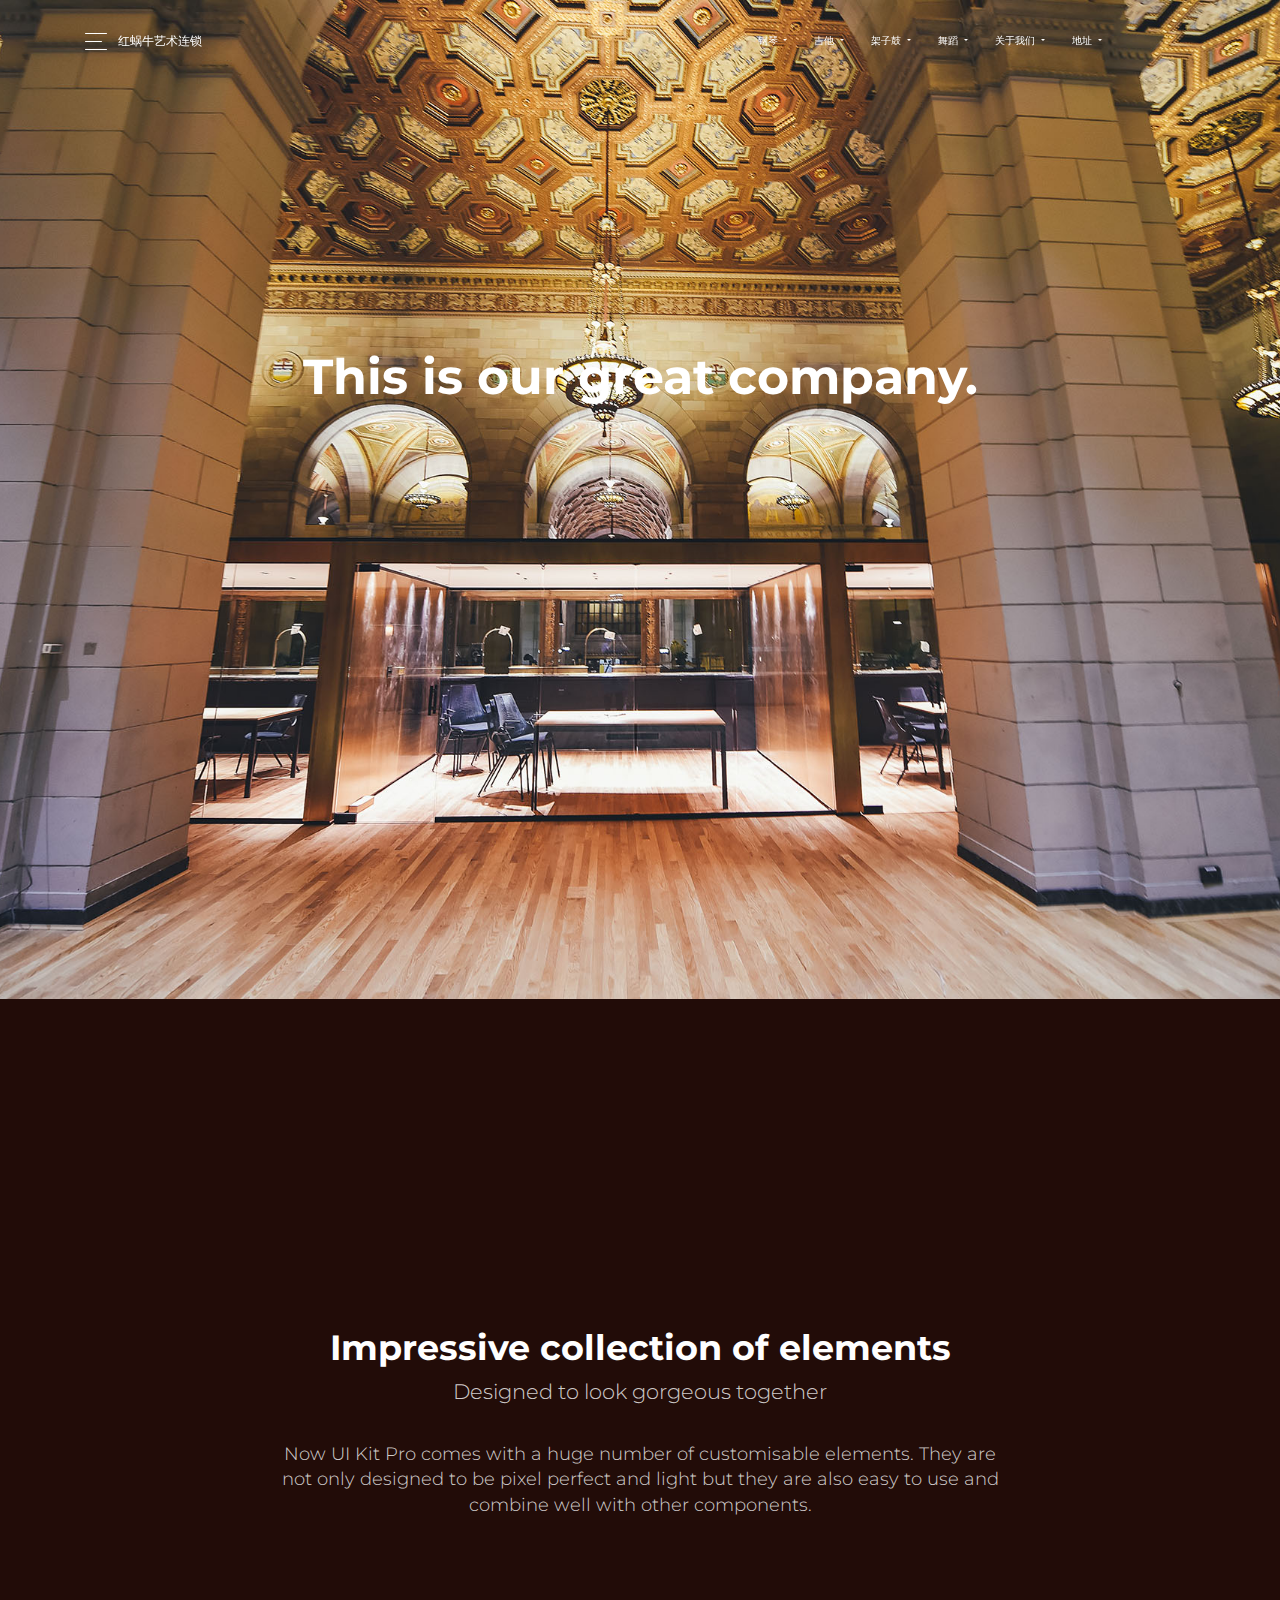
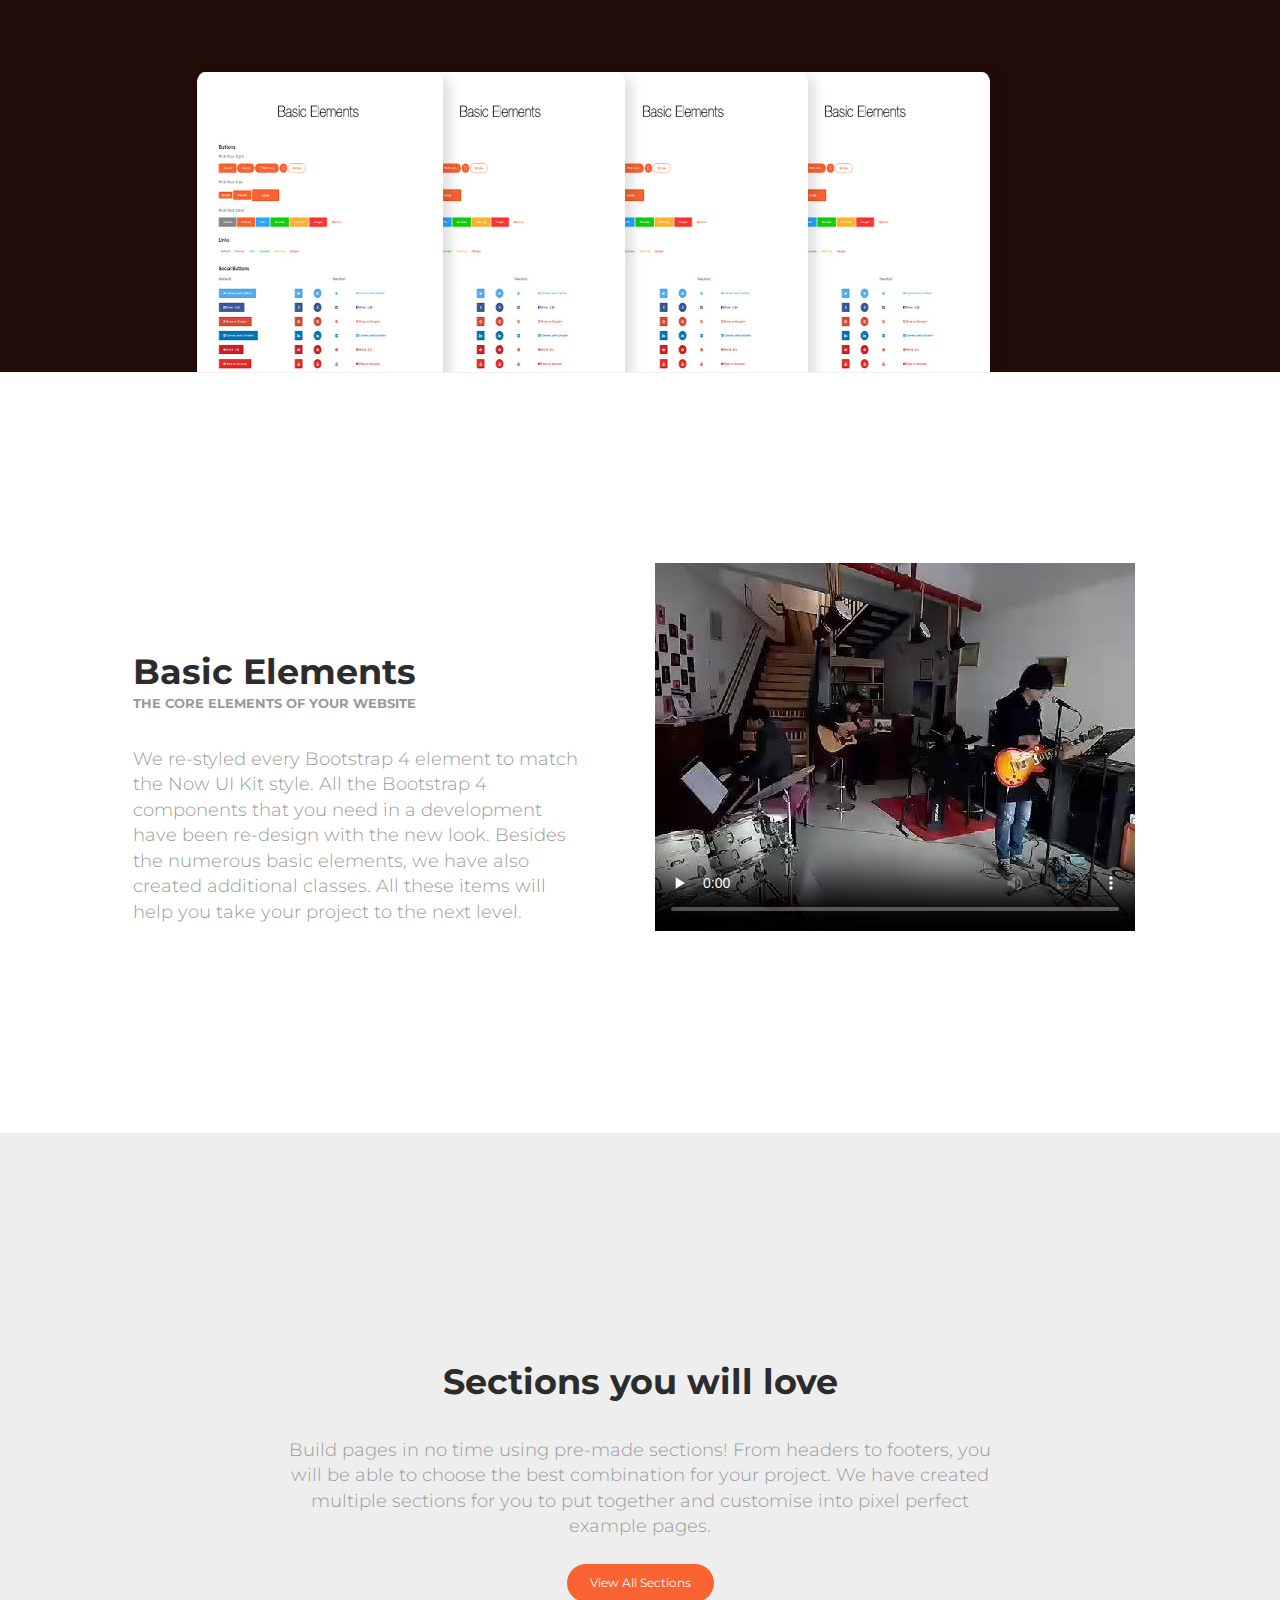
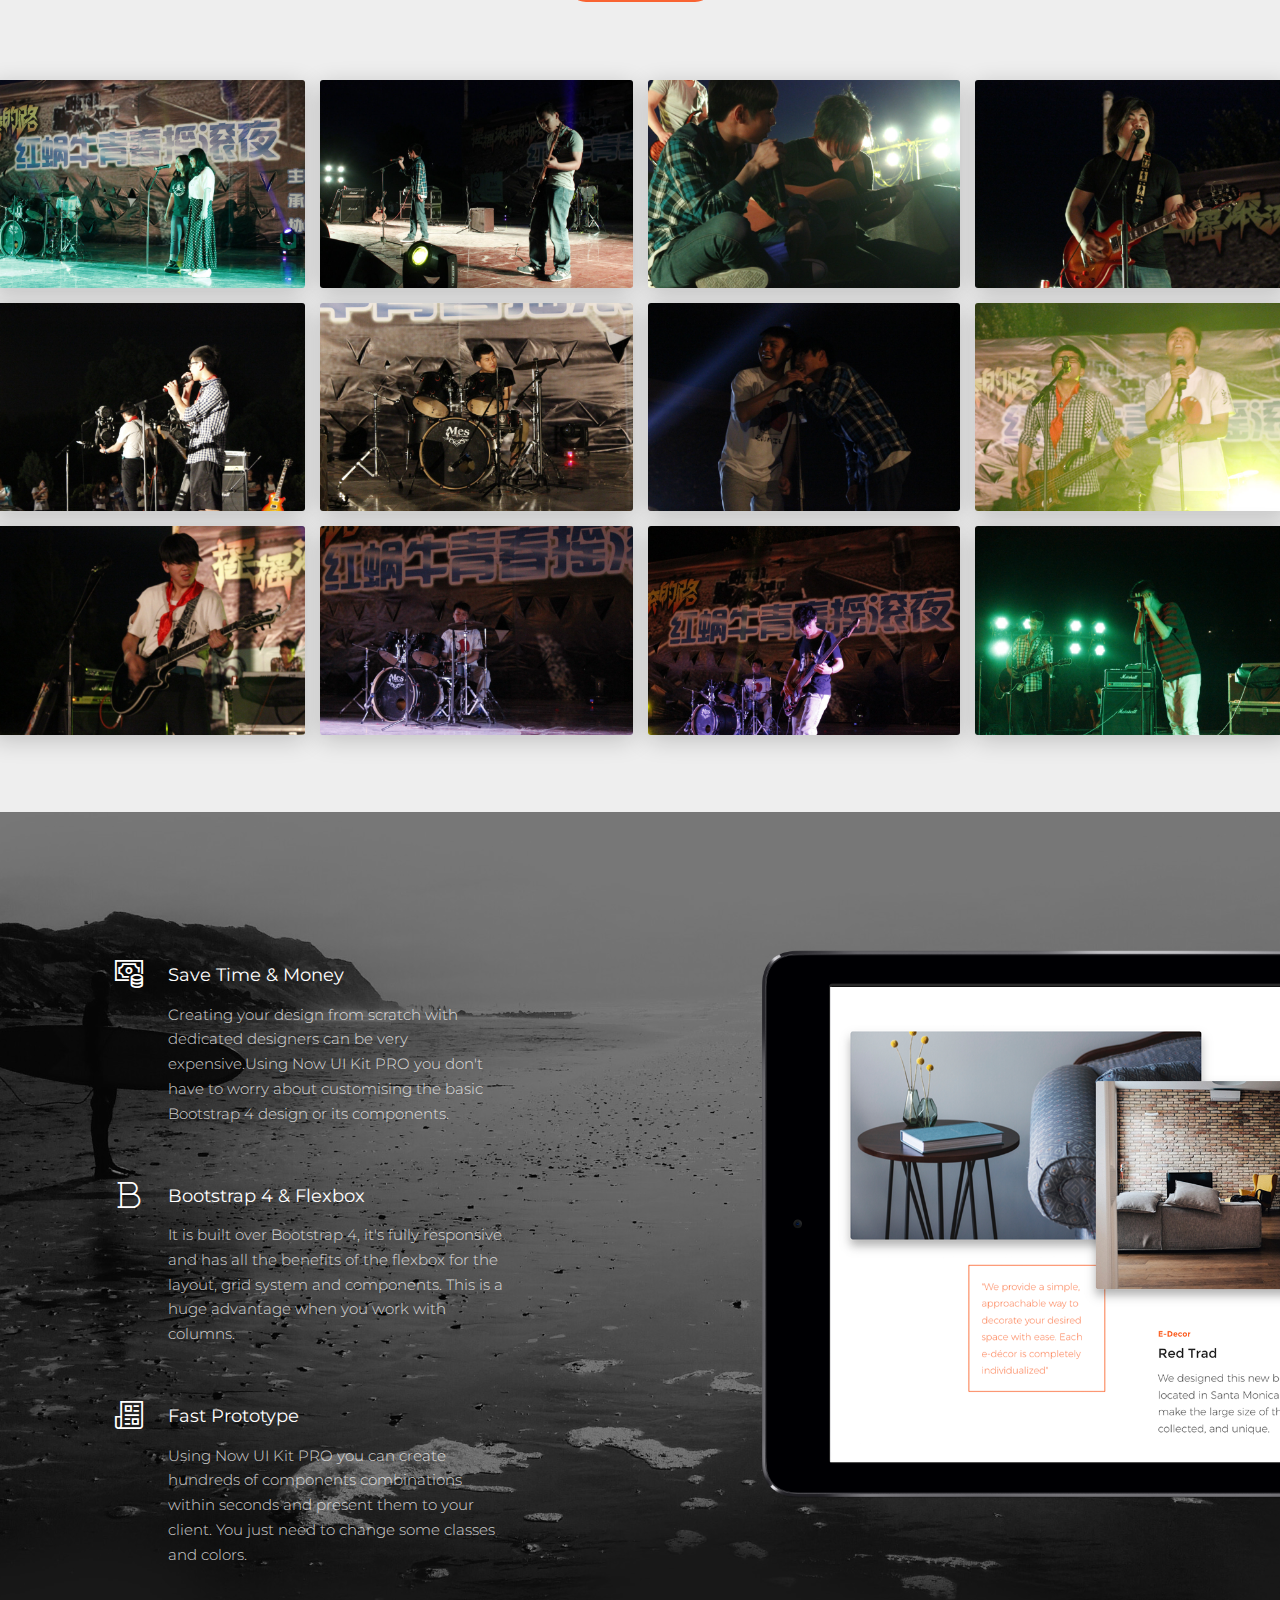
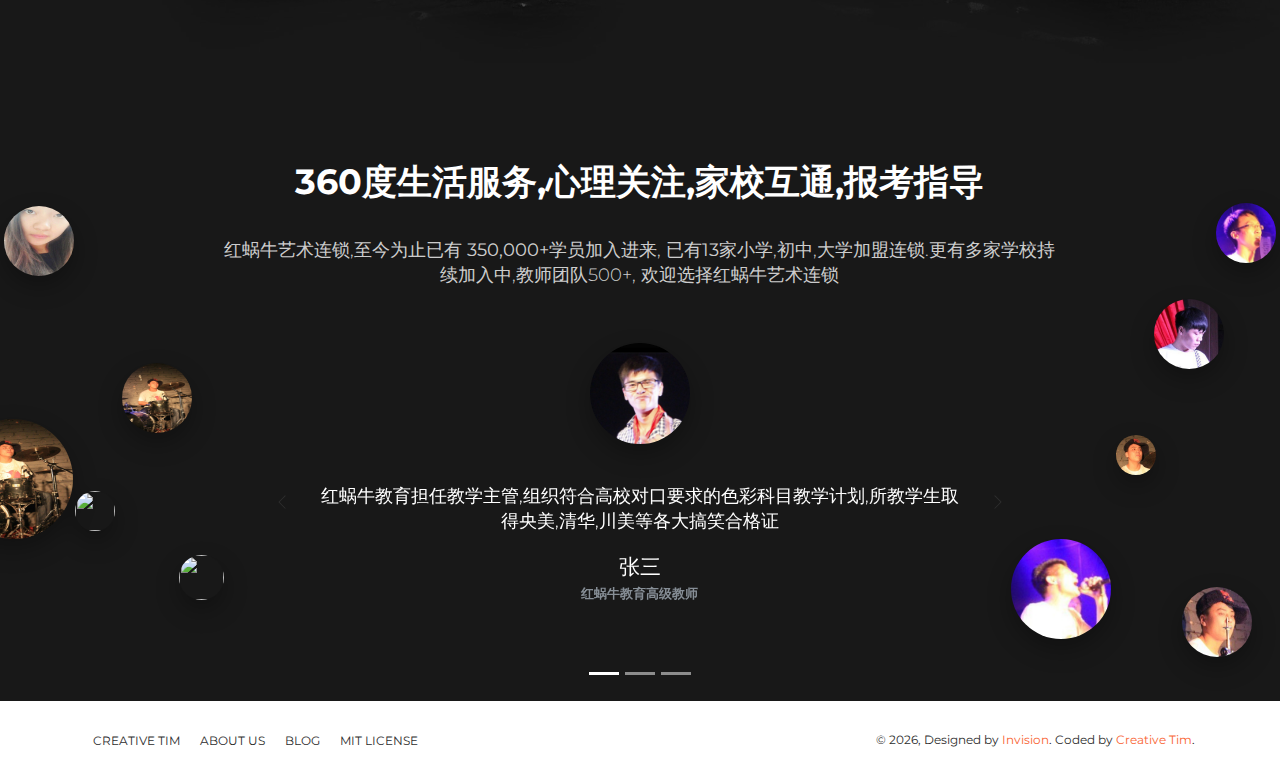
==== index.html @ 299b5e33 "红蜗牛" ====
<!DOCTYPE html>
<html lang="en">

<head>
        <meta charset="utf-8" />
<link rel="apple-touch-icon" sizes="76x76" href="img/apple-icon.png">
<link rel="icon" type="image/png" href="img/favicon.png">
<meta http-equiv="X-UA-Compatible" content="IE=edge,chrome=1" />

<title> Presentation Page - Now UI Kit Pro by Creative Tim | Premium Bootstrap 4 UI Kit </title>

<meta content='width=device-width, initial-scale=1.0, maximum-scale=1.0, user-scalable=0, shrink-to-fit=no' name='viewport' />

<!--     Fonts and icons     -->
<link href="https://fonts.googleapis.com/css?family=Montserrat:400,700,200|Open+Sans+Condensed:700" rel="stylesheet" />
<link rel="stylesheet" href="https://maxcdn.bootstrapcdn.com/font-awesome/latest/css/font-awesome.min.css" />

<!-- CSS Files -->
<link href="css/bootstrap.min.css" rel="stylesheet" />
<link href="css/now-ui-kit.css?v=1.2.0" rel="stylesheet" />

<!-- CSS Just for demo purpose, don't include it in your project -->
<link href="css/demo.css" rel="stylesheet" />

<!-- Canonical SEO -->
<link rel="canonical" href="https://www.creative-tim.com/product/now-ui-kit-pro" />
<!-- video -->
<link href="https://cdnjs.cloudflare.com/ajax/libs/video.js/6.3.3/video-js.css" rel="stylesheet">


<!--  Social tags      -->
<meta name="keywords" content="bootstrap 4, bootstrap 4 uit kit, bootstrap 4 kit, now ui, now ui kit pro, creative tim, html kit, html css template, web template, bootstrap, bootstrap 4, css3 template, frontend, responsive bootstrap template, bootstrap ui kit, responsive ui kit">
<meta name="description" content="Start your development with a beautiful Bootstrap 4 UI kit.">
<!-- Schema.org markup for Google+ -->
<meta itemprop="name" content="Now UI Kit Pro by Creative Tim">
<meta itemprop="description" content="Start your development with a beautiful Bootstrap 4 UI kit.">
<meta itemprop="image" content="http://s3.amazonaws.com/creativetim_bucket/products/62/original/opt_nukp_thumbnail.jpg">
<!-- Twitter Card data -->
<meta name="twitter:card" content="product">
<meta name="twitter:site" content="@creativetim">
<meta name="twitter:title" content="Now UI Kit Pro by Creative Tim">
<meta name="twitter:description" content="Start your development with a beautiful Bootstrap 4 UI kit.">
<meta name="twitter:creator" content="@creativetim">
<meta name="twitter:image" content="http://s3.amazonaws.com/creativetim_bucket/products/62/original/opt_nukp_thumbnail.jpg">
<meta name="twitter:data1" content="Now UI Kit Pro by Creative Tim">
<meta name="twitter:label1" content="Product Type">
<meta name="twitter:data2" content="$69">
<meta name="twitter:label2" content="Price">
<!-- Open Graph data -->
<meta property="fb:app_id" content="655968634437471">
<meta property="og:title" content="Now UI Kit Pro by Creative Tim" />
<meta property="og:type" content="article" />
<meta property="og:url" content="http://demos.creative-tim.com/now-ui-kit-pro/presentation.html" />
<meta property="og:image" content="http://s3.amazonaws.com/creativetim_bucket/products/62/original/opt_nukp_thumbnail.jpg" />
<meta property="og:description" content="Start your development with a beautiful Bootstrap 4 UI kit." />
<meta property="og:site_name" content="Creative Tim" />
</head>

<body class="presentation-page">
     <!-- Navbar -->
    <nav class="navbar navbar-expand-lg bg-primary fixed-top navbar-transparent " color-on-scroll="400">
        <div class="container">
            <div class="dropdown button-dropdown">
                <a href="#pablo" class="dropdown-toggle" id="navbarDropdown" data-toggle="dropdown">
                    <span class="button-bar"></span>
                    <span class="button-bar"></span>
                    <span class="button-bar"></span>
                </a>
                <div class="dropdown-menu" aria-labelledby="navbarDropdown">
                    <a class="dropdown-header">校方艺术连锁</a>
                    <a class="dropdown-item" href="#">清华</a>
                    <a class="dropdown-item" href="#">北大</a>
                    <a class="dropdown-item" href="#">南开</a>
                    <div class="dropdown-divider"></div>
                    <a class="dropdown-item" href="#">常青藤</a>
                    <div class="dropdown-divider"></div>
                    <a class="dropdown-item" href="#">河大</a>
                </div>
            </div>
            <div class="navbar-translate">
                <a class="navbar-brand" href="http://demos.creative-tim.com/now-ui-kit/index.html" rel="tooltip" title="Designed by Invision. Coded by Creative Tim" data-placement="bottom" target="_blank">
                    红蜗牛艺术连锁
                </a>
                <button class="navbar-toggler navbar-toggler" type="button" data-toggle="collapse" data-target="#navigation" aria-controls="navigation-index" aria-expanded="false" aria-label="Toggle navigation">
                    <span class="navbar-toggler-bar bar1"></span>
                    <span class="navbar-toggler-bar bar2"></span>
                    <span class="navbar-toggler-bar bar3"></span>
                </button>
            </div>
           	    <div class="collapse navbar-collapse" data-nav-image="./assets/img/blurred-image-1.jpg" data-color="orange">
			<ul class="navbar-nav ml-auto">
				<li class="dropdown nav-item">
				    <a href="#pablo" class="nav-link dropdown-toggle" data-toggle="dropdown" id="navbarDropdownMenuLink1">
				    		钢琴
				    </a>
				    <ul class="dropdown-menu" aria-labelledby="navbarDropdownMenuLink1">
				        <a class="dropdown-item" href="#">初级钢琴</a>
				        <a class="dropdown-item" href="#">中级钢琴</a>
				        <a class="dropdown-item" href="#">高级钢琴</a>
				        <div class="dropdown-divider"></div>
				        <a class="dropdown-item" href="#">钢琴大师</a>
				        <div class="dropdown-divider"></div>
				        <a class="dropdown-item" href="#">钢琴调音师</a>
				    </ul>
				</li>

					<li class="nav-item dropdown">
						<a href="#pablo" class="nav-link dropdown-toggle" id="navbarDropdownMenuLink2" data-toggle="dropdown">
							<p>吉他</p>
						</a>
			          <div class="dropdown-menu dropdown-menu-right" aria-labelledby="navbarDropdownMenuLink2">
			            <a class="dropdown-item" href="javascript;">入门</a>
			            <a class="dropdown-item" href="javascript;">熟练</a>
			          </div>
					</li>
					<li class="nav-item dropdown">
						<a href="#pablo" class="nav-link dropdown-toggle" id="navbarDropdownMenuLink2" data-toggle="dropdown">
							<p>架子鼓</p>
						</a>
			          <div class="dropdown-menu dropdown-menu-right" aria-labelledby="navbarDropdownMenuLink2">
			            <a class="dropdown-item" href="javascript;">入门</a>
			            <a class="dropdown-item" href="javascript;">出神入化</a>
			          </div>
					</li>
					<li class="nav-item dropdown">
						<a href="#pablo" class="nav-link dropdown-toggle" id="navbarDropdownMenuLink2" data-toggle="dropdown">
							<p>舞蹈</p>
						</a>
			          <div class="dropdown-menu dropdown-menu-right" aria-labelledby="navbarDropdownMenuLink2">
			            <a class="dropdown-item" href="javascript;">天外飞仙1</a>
			            <a class="dropdown-item" href="javascript;">天外飞仙2</a>
			            <a class="dropdown-item" href="javascript;">天外飞仙3</a>
			            <a class="dropdown-item" href="javascript;">天外飞仙4</a>
			          </div>
					</li>
                    <li class="nav-item dropdown">
						<a href="#pablo" class="nav-link dropdown-toggle" id="navbarDropdownMenuLink3" data-toggle="dropdown">
							<p>关于我们</p>
						</a>
				          <div class="dropdown-menu dropdown-menu-right" aria-labelledby="navbarDropdownMenuLink3">
				            <a class="dropdown-item" href="javascript;">关于本公司</a>
							<div class="dropdown-divider"></div>
				            <a class="dropdown-item" href="javascript;">联系我们</a>
				          </div>
					</li>
					<li class="nav-item dropdown">
						<a href="#abccba" class="nav-link dropdown-toggle" id="navbarDropdownMenuLink4" data-toggle="dropdown">
							<p>地址</p>
						</a>
				          <div class="dropdown-menu dropdown-menu-right" aria-labelledby="navbarDropdownMenuLink4">
				            <a class="dropdown-item" href="javascript;">地址1</a>
				            <a class="dropdown-item" href="javascript;">地址2</a>
				          </div>
					</li>
                    <li class="nav-item">
                        <a class="nav-link" rel="tooltip" title="Follow us on Twitter" data-placement="bottom" href="https://twitter.com/CreativeTim" target="_blank">
                            <i class="fa fa-twitter"></i>
                            <p class="d-lg-none d-xl-none">Twitter</p>
                        </a>
                    </li>
                    <li class="nav-item">
                        <a class="nav-link" rel="tooltip" title="Like us on Facebook" data-placement="bottom" href="https://www.facebook.com/CreativeTim" target="_blank">
                            <i class="fa fa-facebook-square"></i>
                            <p class="d-lg-none d-xl-none">Facebook</p>
                        </a>
                    </li>
                    <li class="nav-item">
                        <a class="nav-link" rel="tooltip" title="Follow us on Instagram" data-placement="bottom" href="https://www.instagram.com/CreativeTimOfficial" target="_blank">
                            <i class="fa fa-instagram"></i>
                            <p class="d-lg-none d-xl-none">Instagram</p>
                        </a>
                    </li>
                </ul>
            </div>
        </div>
    </nav>
    <!-- End Navbar -->

    <div class="wrapper">
        <div class="page-header clear-filter">
	        	<!--<div class="rellax-header rellax-header-sky" data-rellax-speed="-4" >
	        		<div class="page-header-image" style="background-image:url('img/bg6.jpg') ;">
	            </div>
	        	</div>-->
	    		<div class="rellax-header rellax-header-buildings" data-rellax-speed="0" >
	        		<div class="page-header-image page-header-city" style="background-image:url('img/bg6.jpg') ;">
	            </div>
	        	</div>
	        	<div class="container">
                <div class="content-center">
                    <h1 class="title" data-rellax-speed="-1">This is our great company.</h1>
                </div>
            </div>
        	</div>
        	
        	
        	
        	 <div class="section section-components" data-background-color="dark-red">
		    <div class="container">
		        <div class="row">
		            <div class="col-md-8 ml-auto mr-auto">
		                <h2 class="text-center title">Impressive collection of elements
		                    <br><small class="description">Designed to look gorgeous together</small></h2>
		                <h5 class="text-center description">Now UI Kit Pro comes with a huge number of customisable elements. They are not only designed to be pixel perfect and light but they are also easy to use and combine well with other components.</h5>
		
		                <div class="space-50"></div>
		            </div>
		    	</div>
		        <div class="row">
		            <div class="col-md-3">
		                <div class="card-container first-card">
		                    <div class="card-component">
		                        <a href="index.html#basic-elements">
		                            <div class="front">
		                                <img src="img/basic_thumb.jpg">
		                            </div>
		                        </a>
		                    </div>
		                </div>
		            </div>
		            <div class="col-md-3">
		                <div class="card-container second-card">
		                    <div class="card-component">
		                        <a href="index.html#cards">
		                            <div class="front">
		                                <img src="img/basic_thumb.jpg">
		                            </div>
		                        </a>
		                    </div>
		                </div>
		            </div>
		            <div class="col-md-3">
		                <div class="card-container third-card">
		                    <div class="card-component">
		                        <a href="sections.html">
		                            <div class="front">
		                                <img src="img/basic_thumb.jpg">
		                            </div>
		                        </a>
		                    </div>
		                </div>
		            </div>
		            <div class="col-md-3">
		                <div class="card-container fourth-card">
		                    <div class="card-component">
		                        <a href="examples/product-page.html">
		                            <div class="front">
		                                <img src="img/basic_thumb.jpg">
		                            </div>
		                        </a>
		                    </div>
		                </div>
		            </div>
		        </div>
		    </div>
		</div>
        	
        	
        	
        	
        	
        	<div class="section section-basic-components">
		    <div class="container">
		        <div class="row">
		            <div class="col-lg-5 col-md-7 ml-auto mr-auto">
						<h2 class="title">Basic Elements</h2>
						<h6 class="category">The core elements of your website</h6>
						<h5 class="description">We re-styled every Bootstrap 4 element to match the Now UI Kit style.  All the Bootstrap 4 components that you need in a development have been re-design with the new look. Besides the numerous basic elements, we have also created additional classes. All these items will help you take your project to the next level.</h5>
					</div>
					<div class="col-lg-6 col-md-12">
						<div class="image-container">
							<!--<img class="components-macbook" src="img/ipad.png" alt="">-->
								<!--vjs-big-play-centered-->
			                    <video id="example_video_1" class="video-js vjs-default-skin" controls preload="none" width="480" height="368"
							      poster="img/psb.jpg"
							      data-setup="{}">
								    <source src="http://112.65.194.50/vqzone.gtimg.com/1006_dc28806de0ae4016bc3fa779f2dcabbb.f0.mp4?sha=14B48C7358D7D016C5DDEBF91791B3CA089B9BDC&ptype=http&vkey=6A90E1813CA4DEFD81E00E6198572EE0A0D255C9E669DA41B2AACDEDAC363190D6063156D79E1D41D7D06E882C112D191D9D1F77FB6556CD&sdtfrom=v1000&owner=1286917878&ocid=2570130860&ocid=575739308&ocid=1418392586" type='video/mp4' />
								    <track kind="captions" src="demo.captions.vtt" srclang="en" label="English"></track><!-- Tracks need an ending tag thanks to IE9 -->
								    <track kind="subtitles" src="demo.captions.vtt" srclang="en" label="English"></track><!-- Tracks need an ending tag thanks to IE9 -->
								</video>
						</div>
					</div>
				</div>
		    </div>
		</div>
        	
        	
        	
            
            <div class="section section-sections" data-background-color="gray">
				<div class="container">
					<div class="col-md-8 ml-auto mr-auto">
						<div class="section-description text-center">
							<h2 class="title">Sections you will love</h2>
			
							<h5 class="description"> Build pages in no time using pre-made sections! From headers to footers, you will be able to choose the best combination for your project. We have created multiple sections for you to put together and customise into pixel perfect example pages.</h5>
			
			                <a href="sections.html" class="btn btn-primary btn-round">View All Sections</a>
						</div>
					</div>
				</div>
            		<div class="container-fluid">
            			<div class="section-cols">
            				<div class="row">
            					<div class="col-md-3">
            						<img src="img/list/qq1.jpeg" />
            					</div>
            					<div class="col-md-3">
            						<img src="img/list/qq2.jpeg" />
            					</div>
            					<div class="col-md-3">
            						<img src="img/list/qq3.jpeg" />
            					</div>
            					<div class="col-md-3">
            						<img src="img/list/qq4.jpeg" />
            					</div>
            				</div>
            				<div class="row">
            					<div class="col-md-3">
            						<img src="img/list/qq5.jpeg" />
            					</div>
            					<div class="col-md-3">
            						<img src="img/list/qq6.jpeg" />
            					</div>
            					<div class="col-md-3">
            						<img src="img/list/qq7.jpeg" />
            					</div>
            					<div class="col-md-3">
            						<img src="img/list/qq8.jpeg" />
            					</div>
            				</div>
            				<div class="row">
            					<div class="col-md-3">
            						<img src="img/list/qq9.jpeg" />
            					</div>
            					<div class="col-md-3">
            						<img src="img/list/qq10.jpeg" />
            					</div>
            					<div class="col-md-3">
            						<img src="img/list/qq11.jpeg" />
            					</div>
            					<div class="col-md-3">
            						<img src="img/list/qq12.jpeg" />
            					</div>
            				</div>
            			</div>
            		</div>
            </div>
        
       
       
       
       <div class="section features-7 section-image" style="background-image: url('img/bg51.jpg')">
    <div class="container-fluid">
        <div class="row">
            <div class="col-md-6 px-0">
                <div class="col-sm-12">
                    <div class="info info-horizontal">
                        <div class="icon">
                            <i class="now-ui-icons business_money-coins"></i>
                        </div>
                        <div class="description">
                            <h5 class="info-title">Save Time & Money</h5>
                            <p class="description">Creating your design from scratch with dedicated designers can be very expensive.Using Now UI Kit PRO you don't have to worry about customising the basic Bootstrap 4 design or its components.</p>
                        </div>
                    </div>
                    <div class="info info-horizontal">
                        <div class="icon">
                            <i class="now-ui-icons text_bold"></i>
                        </div>
                        <div class="description">
                            <h5 class="info-title">Bootstrap 4 & Flexbox</h5>
                            <p class="description">It is built over Bootstrap 4, it's fully responsive and has all the benefits of the flexbox for the layout, grid system and components. This is a huge advantage when you work with columns.</p>
                        </div>
                    </div>
                    <div class="info info-horizontal">
                        <div class="icon">
                            <i class="now-ui-icons education_paper"></i>
                        </div>
                        <div class="description">
                            <h5 class="info-title">Fast Prototype</h5>
                            <p class="description">Using Now UI Kit PRO you can create hundreds of components combinations within seconds and present them to your client. You just need to change some classes and colors.</p>
                        </div>
                    </div>
                </div>

            </div>

            <div class="col-md-6">
                <div class="image-container">
                    <img src="img/ipad3.png" alt="">
                </div>
            </div>

        </div>
    </div>
</div>
       
       
       
       
       
       
       
       


<div class="section section-testimonials" data-background-color="black">
	<div class="row">
		<div class="col-md-8 ml-auto mr-auto text-center">
			<h2 class="title">360度生活服务,心理关注,家校互通,报考指导</h2>
			<h5 class="description">红蜗牛艺术连锁,至今为止已有 <b>350,000+</b>学员加入进来, 已有<b>13</b>家小学,初中,大学加盟连锁.更有多家学校持续加入中,教师团队500+, 欢迎选择红蜗牛艺术连锁</h5>
		</div>
	</div>

	<div class="row">

		<div class="col-md-2">
			<div class="testimonials-people">
				<img class="left-first-person img-raised rellax" data-rellax-speed="1" src="img/head/zy.jpg" alt="">
				<img class="left-second-person img-raised rellax" data-rellax-speed="3" src="img/head/biyan.jpg" alt="">
				<img class="left-third-person img-raised rellax" data-rellax-speed="2" src="img/head/zhengy.jpg" alt="">
				<img class="left-fourth-person img-raised rellax" data-rellax-speed="5" src="https://s3.amazonaws.com/uifaces/faces/twitter/kerem/128.jpg" alt="">
				<img class="left-fifth-person img-raised rellax" data-rellax-speed="7" src="https://s3.amazonaws.com/uifaces/faces/twitter/adhamdannaway/128.jpg" alt="">
			</div>
		</div>

		<div class="col-md-8">
            <div id="carouselExampleIndicators2" class="carousel slide">
                <ol class="carousel-indicators">
                    <li data-target="#carouselExampleIndicators2" data-slide-to="0" class="active"></li>
                    <li data-target="#carouselExampleIndicators2" data-slide-to="1"></li>
                    <li data-target="#carouselExampleIndicators2" data-slide-to="2"></li>
                </ol>

                <div class="carousel-inner" role="listbox">

                    <div class="carousel-item active justify-content-center">
                        <div class="card card-testimonial card-plain">
                            <div class="card-avatar">
                                <a href="#pablo">
                                    <img class="img img-raised rounded" src="img/head/a.jpg" />
                                </a>
                            </div>

                            <div class="card-body">
                                <h5 class="card-description">
                                	 红蜗牛教育担任教学主管,组织符合高校对口要求的色彩科目教学计划,所教学生取得央美,清华,川美等各大搞笑合格证
                                </h5>
                                <h4 class="card-title">张三</h4>
                                <h6 class="category text-muted">红蜗牛教育高级教师</h6>
                                <div class="card-footer">
                                    <i class="fa fa-star text-warning"></i>
                                    <i class="fa fa-star text-warning"></i>
                                    <i class="fa fa-star text-warning"></i>
                                    <i class="fa fa-star text-warning"></i>
                                    <i class="fa fa-star text-warning"></i>
                                </div>
                            </div>
                        </div>
                    </div>

                    <div class="carousel-item justify-content-center">
                        <div class="card card-testimonial card-plain">
                            <div class="card-avatar">
                                <a href="#pablo">
                                    <img class="img img-raised rounded" src="img/head/d.jpg" />
                                </a>
                            </div>

                            <div class="card-body">
                                <h5 class="card-description">
                                		多年的教育教学实践中注重身教，有较强的课堂组织调控能力和课程创新力。从事考前美术多年，从中总结了许多宝贵的教学经验。
                                </h5>
                                <h4 class="card-title">李四</h4>
                                <h6 class="category text-muted">红蜗牛教育副科长</h6>
                                <div class="card-footer">
                                    <i class="fa fa-star text-warning"></i>
                                    <i class="fa fa-star text-warning"></i>
                                    <i class="fa fa-star text-warning"></i>
                                    <i class="fa fa-star text-warning"></i>
                                    <i class="fa fa-star text-warning"></i>
                                </div>
                            </div>
                        </div>
                    </div>

                    <div class="carousel-item justify-content-center">
                        <div class="card card-testimonial card-plain">
                            <div class="card-avatar">
                                <a href="#pablo">
                                    <img class="img img-raised rounded" src="img/head/c.jpg" />
                                </a>
                            </div>

                            <div class="card-body">
                                <h5 class="card-description">
                                		从事美术教育行业，深知不仅要传道授业解惑，更要了解学生的属性。在教学过程中，坚持一对一的教学方针，定制适合的教学进度和考学方案,，量化-清晰化的培训方式，得到家长及学生的肯定。
                                </h5>
                                <h4 class="card-title">王五</h4>
                                <h6 class="category text-muted">红蜗牛后勤处</h6>
                                <div class="card-footer">
                                    <i class="fa fa-star text-warning"></i>
                                    <i class="fa fa-star text-warning"></i>
                                    <i class="fa fa-star text-warning"></i>
                                    <i class="fa fa-star text-warning"></i>
                                    <i class="fa fa-star text-warning"></i>
                                </div>
                            </div>
                        </div>
                    </div>
                </div>
                <a class="carousel-control-prev" href="#carouselExampleIndicators2" role="button" data-slide="prev">
                    <i class="now-ui-icons arrows-1_minimal-left"></i>
                </a>
                <a class="carousel-control-next" href="#carouselExampleIndicators2" role="button" data-slide="next">
                    <i class="now-ui-icons arrows-1_minimal-right"></i>
                </a>
            </div>
		</div>

		<div class="col-md-2">
			<div class="testimonials-people">
				<img class="right-first-person img-raised rellax" data-rellax-speed="5" src="img/head/e.jpg" alt="">
				<img class="right-second-person img-raised rellax" data-rellax-speed="1" src="img/head/f.jpg" alt="">
				<img class="right-fourth-person img-raised rellax" data-rellax-speed="7" src="img/head/g.jpg" alt="">
				<img class="right-fifth-person img-raised rellax" data-rellax-speed="3" src="img/head/h.jpg" alt="">
				<img class="right-sixth-person img-raised rellax" data-rellax-speed="5" src="img/head/i.jpg" alt="">
			</div>
		</div>

	</div>

</div>

        
        
        
        
        
        
        
        
        
        
        
        <footer class="footer">
            <div class="container">
                <nav>
                    <ul>
                        <li>
                            <a href="https://www.creative-tim.com">
                                Creative Tim
                            </a>
                        </li>
                        <li>
                            <a href="http://presentation.creative-tim.com">
                                About Us
                            </a>
                        </li>
                        <li>
                            <a href="http://blog.creative-tim.com">
                                Blog
                            </a>
                        </li>
                        <li>
                            <a href="https://github.com/creativetimofficial/now-ui-kit/blob/master/LICENSE.md">
                                MIT License
                            </a>
                        </li>
                    </ul>
                </nav>
                <div class="copyright">
                    &copy;
                    <script>
                        document.write(new Date().getFullYear())
                    </script>, Designed by
                    <a href="http://www.invisionapp.com" target="_blank">Invision</a>. Coded by
                    <a href="https://www.creative-tim.com" target="_blank">Creative Tim</a>.
                </div>
            </div>
        </footer>
    </div>
</body>
<script src="js/core/jquery.3.2.1.min.js" type="text/javascript"></script>
<script src="js/core/popper.min.js" type="text/javascript"></script>
<script src="js/core/bootstrap.min.js" type="text/javascript"></script>
<script src="js/plugins/moment.min.js"></script>

<!--  Plugin for Switches, full documentation here: http://www.jque.re/plugins/version3/bootstrap.switch/ -->
<script src="js/plugins/bootstrap-switch.js"></script>

<!--	Plugin for Tags, full documentation here: https://github.com/bootstrap-tagsinput/bootstrap-tagsinputs  -->
<script src="js/plugins/bootstrap-tagsinput.js"></script>

<!--	Plugin for Select, full documentation here: http://silviomoreto.github.io/bootstrap-select -->
<script src="js/plugins/bootstrap-selectpicker.js" type="text/javascript"></script>

<!--  Google Maps Plugin    -->
<!-- <script type="text/javascript" src="https://maps.googleapis.com/maps/api/js?key=AIzaSyDGat1sgDZ-3y6fFe6HD7QUziVC6jlJNog"></script> -->

<!--	Plugin for Fileupload, full documentation here: http://www.jasny.net/bootstrap/javascript/#fileinput -->
<script src="js/plugins/jasny-bootstrap.min.js"></script>

<!--  Plugin for the Sliders, full documentation here: http://refreshless.com/nouislider/ -->
<script src="js/plugins/nouislider.min.js" type="text/javascript"></script>

<!--  Plugin for the DatePicker, full documentation here: https://github.com/uxsolutions/bootstrap-datepicker -->
<script src="js/plugins/bootstrap-datetimepicker.min.js" type="text/javascript"></script>

<!-- Plugins for Presentation Page -->

<!-- Control Center for Now Ui Kit: parallax effects, scripts for the example pages etc -->
<script src="js/now-ui-kit.js?v=1.2.0" type="text/javascript"></script>

<!-- Library for parallax, used just in Presentation Page -->
<script src="js/plugins/presentation-page/rellax.min.js" type="text/javascript"></script>

<!-- Place this tag in your head or just before your close body tag. -->
<script async defer src="https://buttons.github.io/buttons.js"></script>

<!-- cdnjs -->
<script src="https://cdnjs.cloudflare.com/ajax/libs/video.js/6.3.3/video.js"></script>


<script type="text/javascript">



</script>
</html>
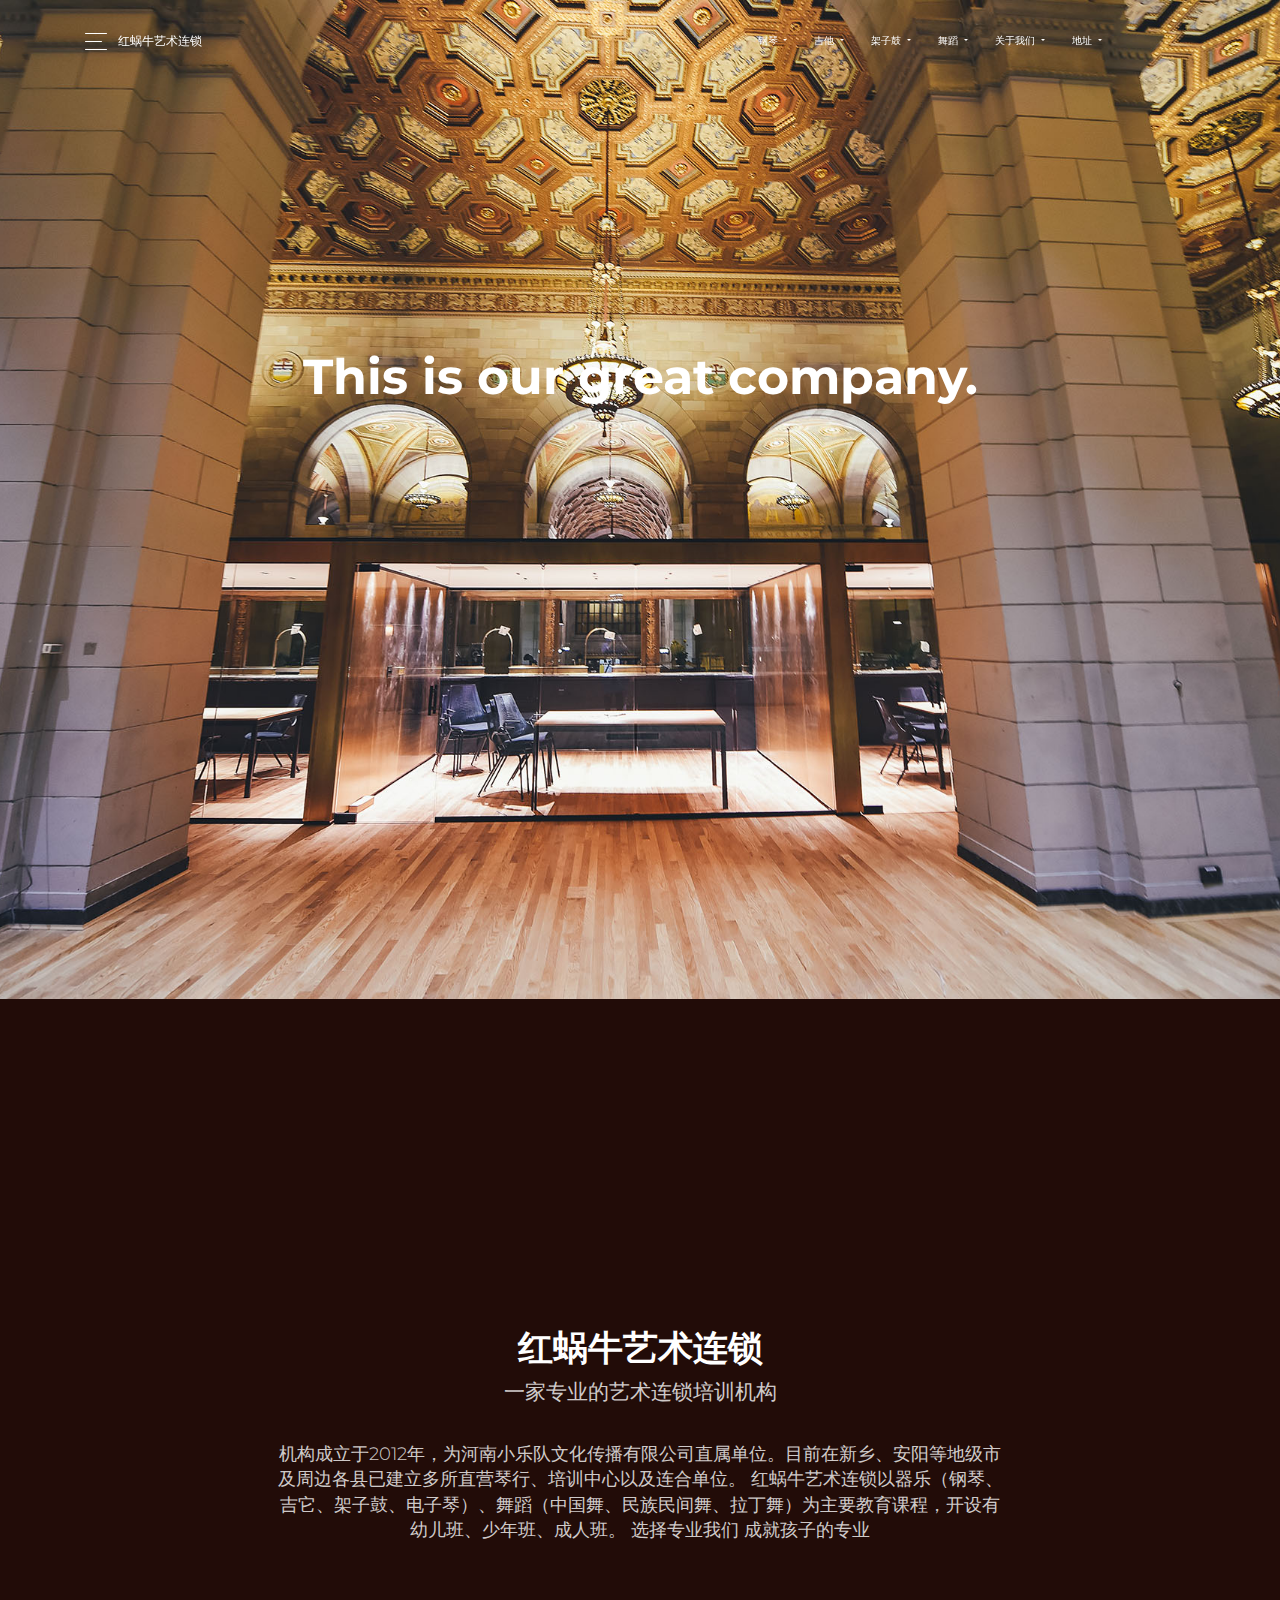
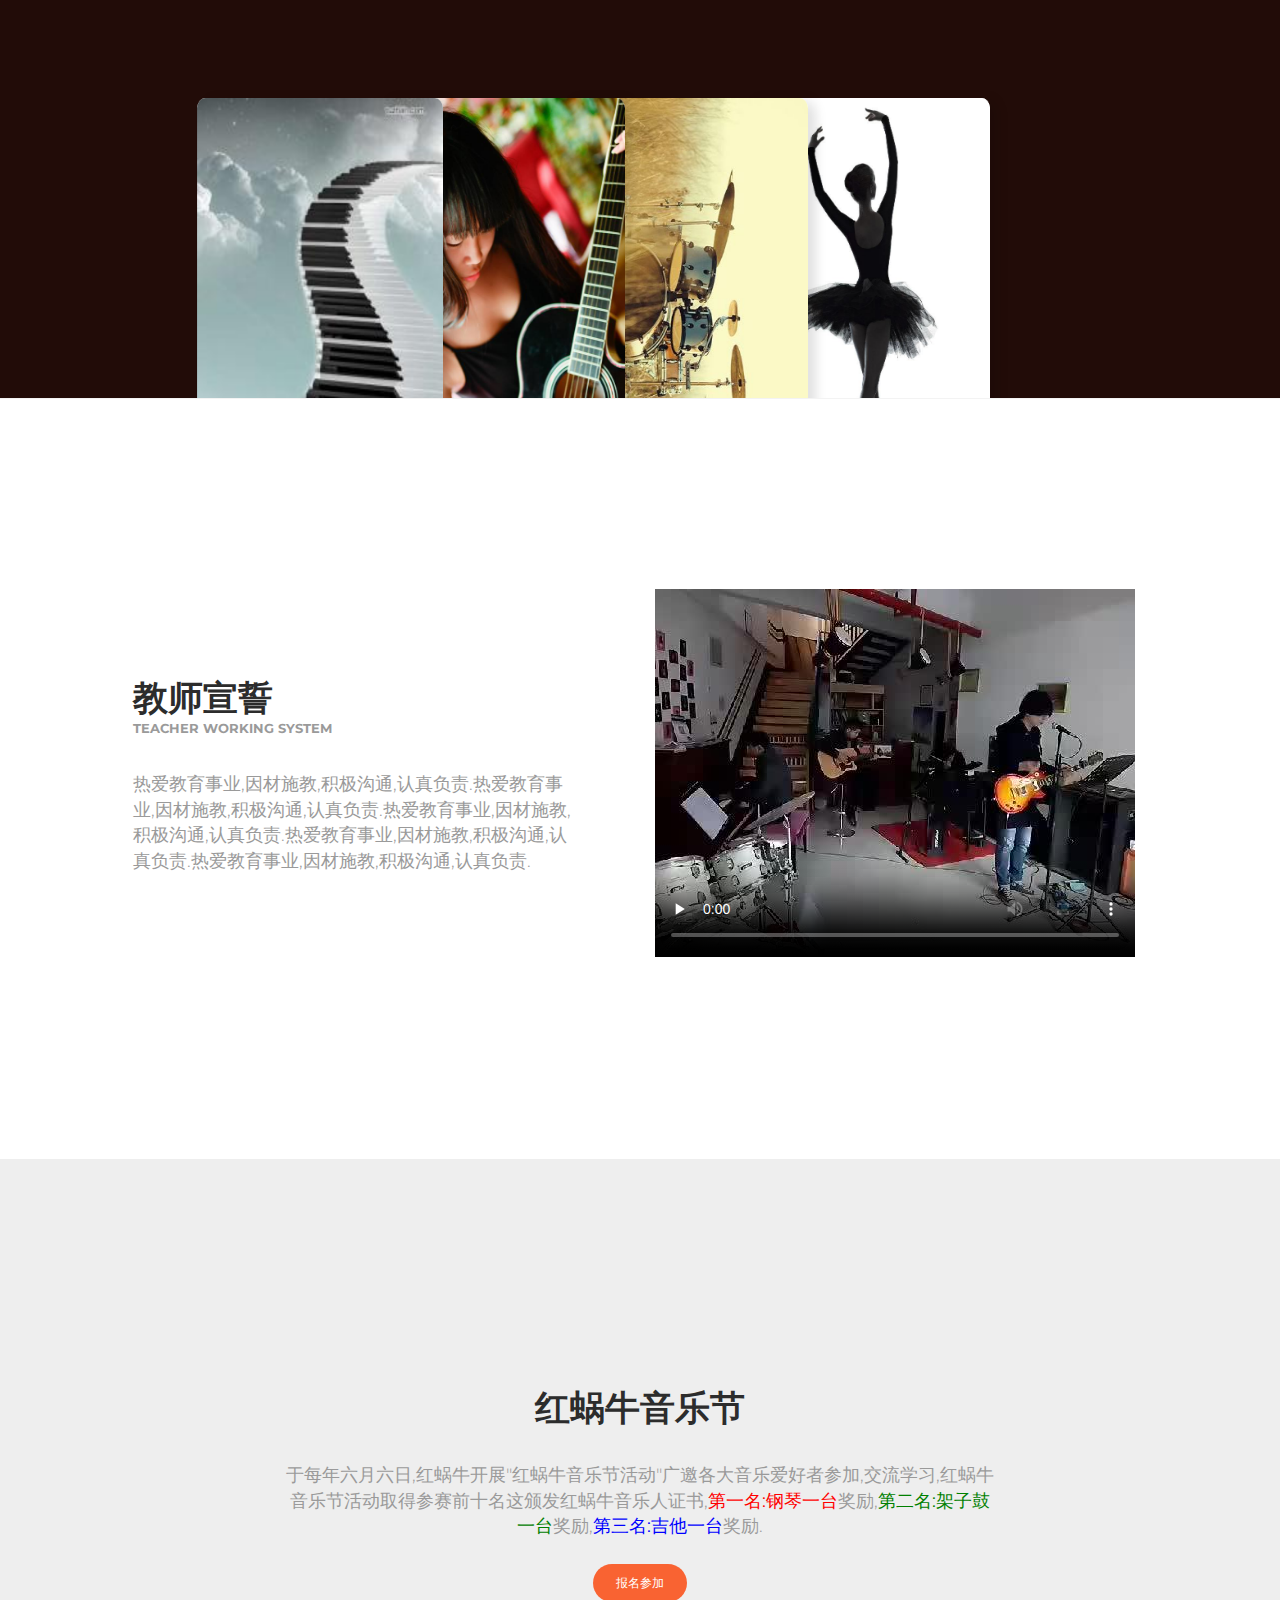
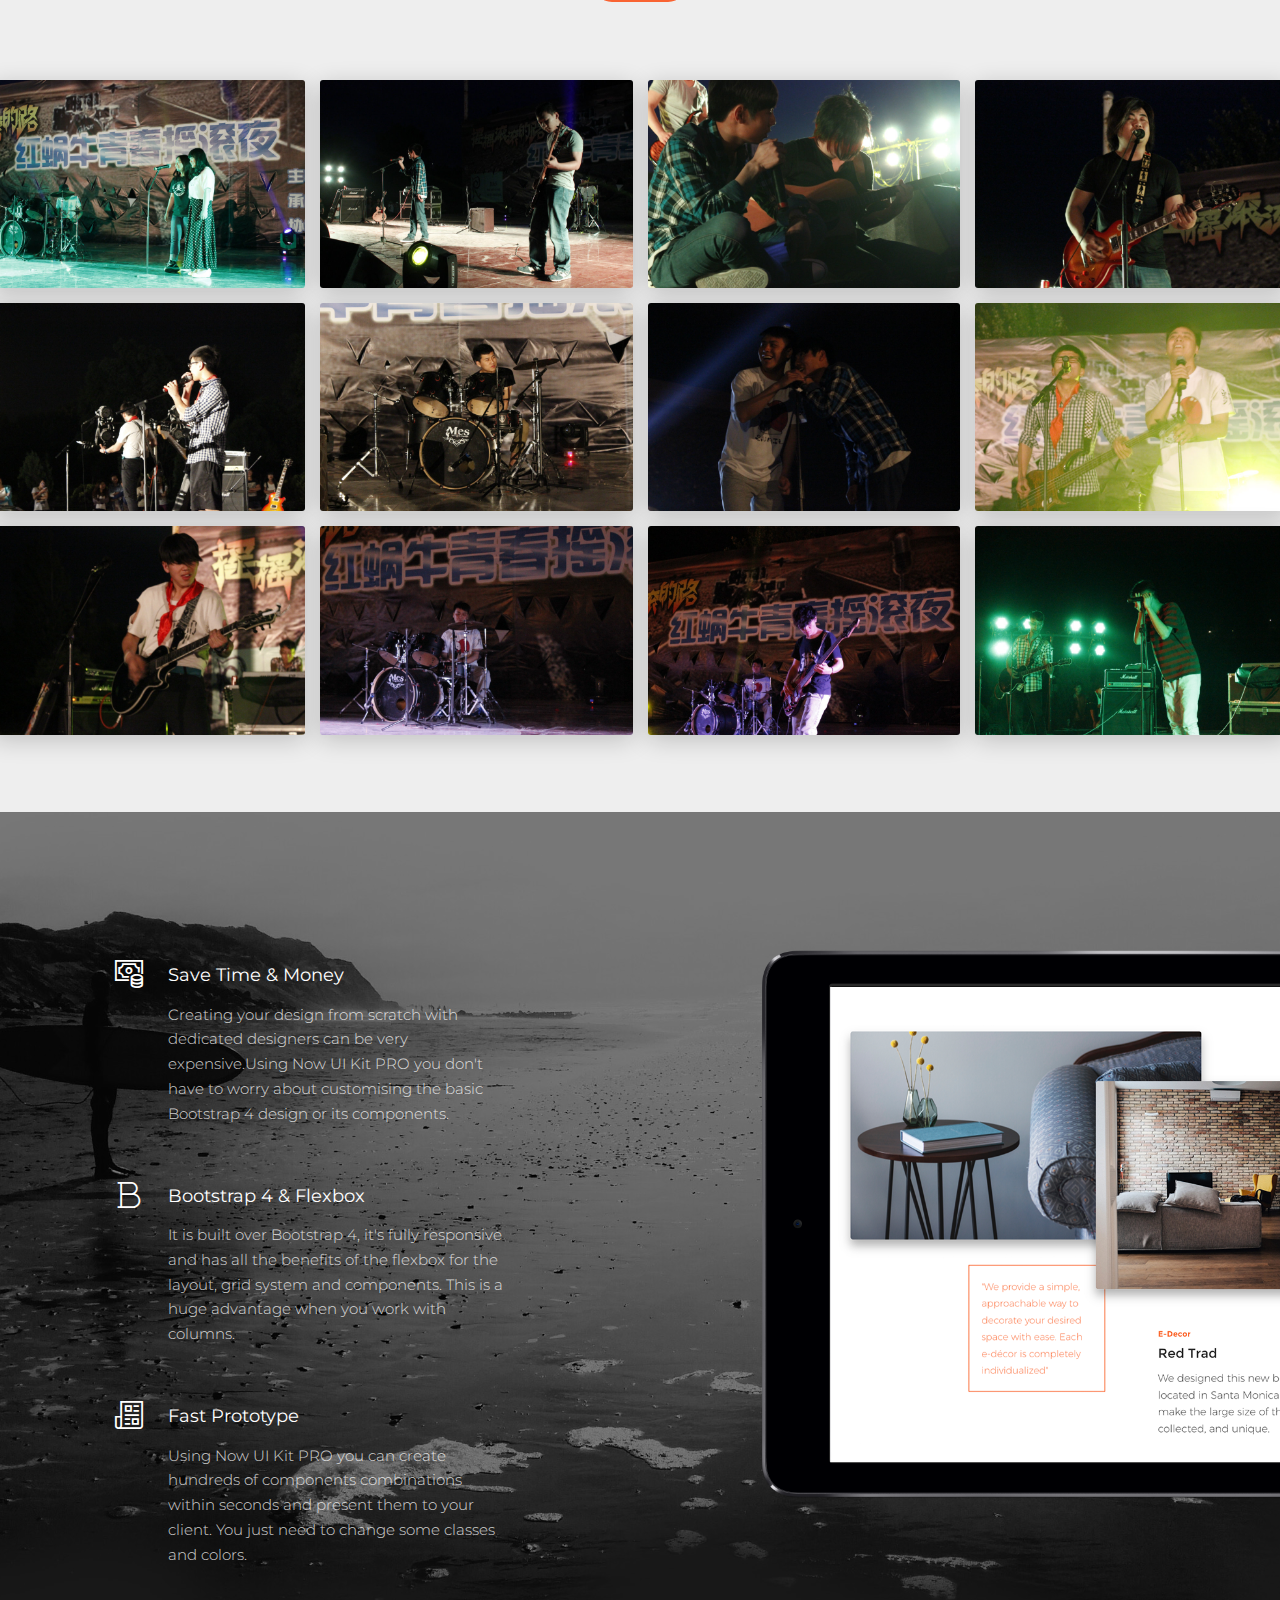
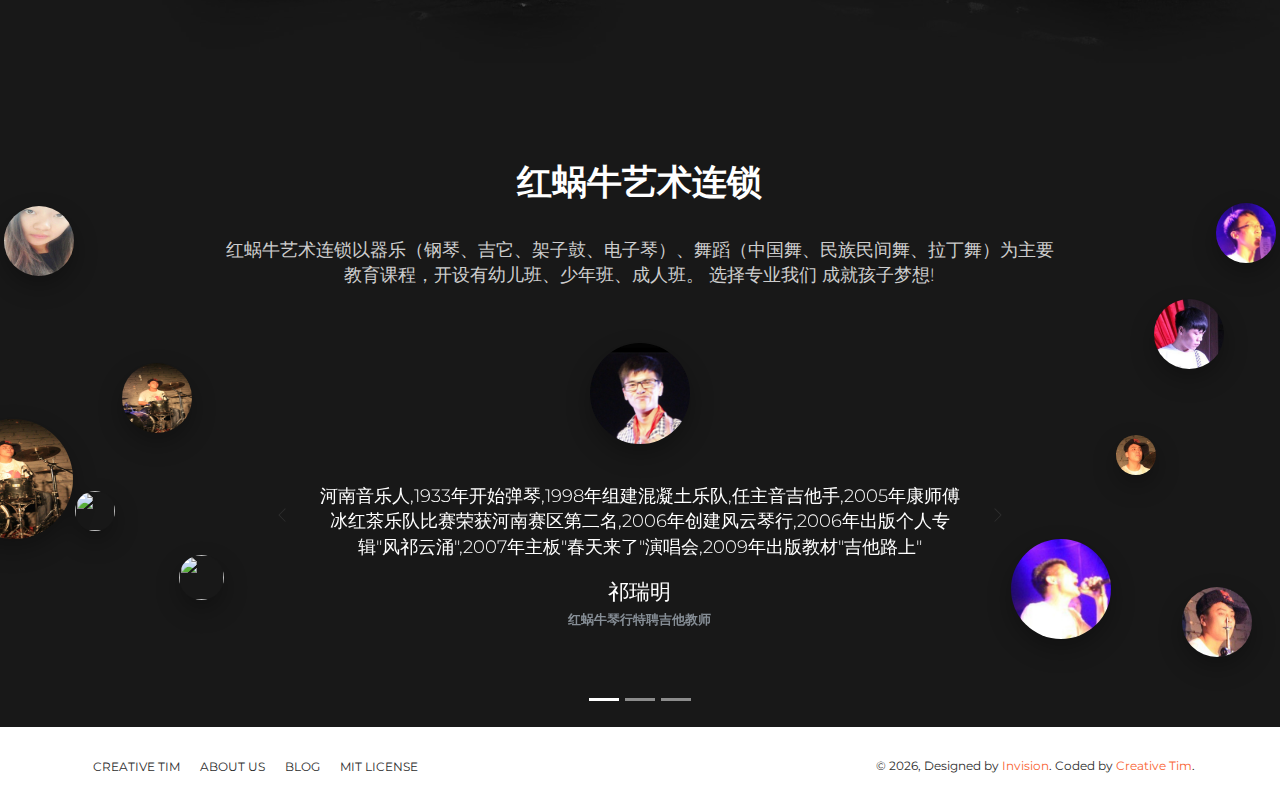
==== commit 90685851: "添加钢琴售卖页面" ====
--- a/index.html
+++ b/index.html
@@ -1,13 +1,13 @@
 <!DOCTYPE html>
-<html lang="en">
+<html lang="ch">
 
 <head>
-        <meta charset="utf-8" />
+ <meta charset="utf-8" />
 <link rel="apple-touch-icon" sizes="76x76" href="img/apple-icon.png">
 <link rel="icon" type="image/png" href="img/favicon.png">
 <meta http-equiv="X-UA-Compatible" content="IE=edge,chrome=1" />
 
-<title> Presentation Page - Now UI Kit Pro by Creative Tim | Premium Bootstrap 4 UI Kit </title>
+<title>红蜗牛艺术连锁</title>
 
 <meta content='width=device-width, initial-scale=1.0, maximum-scale=1.0, user-scalable=0, shrink-to-fit=no' name='viewport' />
 
@@ -35,25 +35,6 @@
 <meta itemprop="name" content="Now UI Kit Pro by Creative Tim">
 <meta itemprop="description" content="Start your development with a beautiful Bootstrap 4 UI kit.">
 <meta itemprop="image" content="http://s3.amazonaws.com/creativetim_bucket/products/62/original/opt_nukp_thumbnail.jpg">
-<!-- Twitter Card data -->
-<meta name="twitter:card" content="product">
-<meta name="twitter:site" content="@creativetim">
-<meta name="twitter:title" content="Now UI Kit Pro by Creative Tim">
-<meta name="twitter:description" content="Start your development with a beautiful Bootstrap 4 UI kit.">
-<meta name="twitter:creator" content="@creativetim">
-<meta name="twitter:image" content="http://s3.amazonaws.com/creativetim_bucket/products/62/original/opt_nukp_thumbnail.jpg">
-<meta name="twitter:data1" content="Now UI Kit Pro by Creative Tim">
-<meta name="twitter:label1" content="Product Type">
-<meta name="twitter:data2" content="$69">
-<meta name="twitter:label2" content="Price">
-<!-- Open Graph data -->
-<meta property="fb:app_id" content="655968634437471">
-<meta property="og:title" content="Now UI Kit Pro by Creative Tim" />
-<meta property="og:type" content="article" />
-<meta property="og:url" content="http://demos.creative-tim.com/now-ui-kit-pro/presentation.html" />
-<meta property="og:image" content="http://s3.amazonaws.com/creativetim_bucket/products/62/original/opt_nukp_thumbnail.jpg" />
-<meta property="og:description" content="Start your development with a beautiful Bootstrap 4 UI kit." />
-<meta property="og:site_name" content="Creative Tim" />
 </head>
 
 <body class="presentation-page">
@@ -78,7 +59,7 @@
                 </div>
             </div>
             <div class="navbar-translate">
-                <a class="navbar-brand" href="http://demos.creative-tim.com/now-ui-kit/index.html" rel="tooltip" title="Designed by Invision. Coded by Creative Tim" data-placement="bottom" target="_blank">
+                <a class="navbar-brand" target="_self" href="./index.html" rel="tooltip" title="Designed by Invision. Coded by Creative Tim" data-placement="bottom" target="_blank">
                     红蜗牛艺术连锁
                 </a>
                 <button class="navbar-toggler navbar-toggler" type="button" data-toggle="collapse" data-target="#navigation" aria-controls="navigation-index" aria-expanded="false" aria-label="Toggle navigation">
@@ -94,13 +75,7 @@
 				    		钢琴
 				    </a>
 				    <ul class="dropdown-menu" aria-labelledby="navbarDropdownMenuLink1">
-				        <a class="dropdown-item" href="#">初级钢琴</a>
-				        <a class="dropdown-item" href="#">中级钢琴</a>
-				        <a class="dropdown-item" href="#">高级钢琴</a>
-				        <div class="dropdown-divider"></div>
-				        <a class="dropdown-item" href="#">钢琴大师</a>
-				        <div class="dropdown-divider"></div>
-				        <a class="dropdown-item" href="#">钢琴调音师</a>
+				        <a class="dropdown-item" target="_self" href="./piano.html">钢琴</a>
 				    </ul>
 				</li>
 
@@ -109,8 +84,7 @@
 							<p>吉他</p>
 						</a>
 			          <div class="dropdown-menu dropdown-menu-right" aria-labelledby="navbarDropdownMenuLink2">
-			            <a class="dropdown-item" href="javascript;">入门</a>
-			            <a class="dropdown-item" href="javascript;">熟练</a>
+			            <a class="dropdown-item" href="javascript;">吉他</a>
 			          </div>
 					</li>
 					<li class="nav-item dropdown">
@@ -118,8 +92,7 @@
 							<p>架子鼓</p>
 						</a>
 			          <div class="dropdown-menu dropdown-menu-right" aria-labelledby="navbarDropdownMenuLink2">
-			            <a class="dropdown-item" href="javascript;">入门</a>
-			            <a class="dropdown-item" href="javascript;">出神入化</a>
+			            <a class="dropdown-item" href="javascript;">架子鼓</a>
 			          </div>
 					</li>
 					<li class="nav-item dropdown">
@@ -127,10 +100,11 @@
 							<p>舞蹈</p>
 						</a>
 			          <div class="dropdown-menu dropdown-menu-right" aria-labelledby="navbarDropdownMenuLink2">
-			            <a class="dropdown-item" href="javascript;">天外飞仙1</a>
-			            <a class="dropdown-item" href="javascript;">天外飞仙2</a>
-			            <a class="dropdown-item" href="javascript;">天外飞仙3</a>
-			            <a class="dropdown-item" href="javascript;">天外飞仙4</a>
+			            <a class="dropdown-item" href="javascript;">中国舞</a>
+			            <div class="dropdown-divider"></div>
+			            <a class="dropdown-item" href="javascript;">民族民间舞</a>
+			            <div class="dropdown-divider"></div>
+			            <a class="dropdown-item" href="javascript;">拉丁舞</a>
 			          </div>
 					</li>
                     <li class="nav-item dropdown">
@@ -138,7 +112,7 @@
 							<p>关于我们</p>
 						</a>
 				          <div class="dropdown-menu dropdown-menu-right" aria-labelledby="navbarDropdownMenuLink3">
-				            <a class="dropdown-item" href="javascript;">关于本公司</a>
+				            <a class="dropdown-item" href="#description">关于本公司</a>
 							<div class="dropdown-divider"></div>
 				            <a class="dropdown-item" href="javascript;">联系我们</a>
 				          </div>
@@ -148,8 +122,12 @@
 							<p>地址</p>
 						</a>
 				          <div class="dropdown-menu dropdown-menu-right" aria-labelledby="navbarDropdownMenuLink4">
-				            <a class="dropdown-item" href="javascript;">地址1</a>
-				            <a class="dropdown-item" href="javascript;">地址2</a>
+				            <a class="dropdown-item" href="./address.html?par=0">新乡凤泉区宏铭时代广场</a>
+				            <a class="dropdown-item" href="./address.html?par=1">新乡红旗区新乡学院南紫钰</a>
+				            <a class="dropdown-item" href="./address.html?par=2">新乡延津县为丘镇</a>
+				            <a class="dropdown-item" href="./address.html?par=3">安阳滑县城关镇</a>
+				            <a class="dropdown-item" href="./address.html?par=4">新乡牧野区宏力大道</a>
+				            <a class="dropdown-item" href="./address.html?par=5">新乡新乡县小冀镇</a>
 				          </div>
 					</li>
                     <li class="nav-item">
@@ -199,9 +177,11 @@
 		    <div class="container">
 		        <div class="row">
 		            <div class="col-md-8 ml-auto mr-auto">
-		                <h2 class="text-center title">Impressive collection of elements
-		                    <br><small class="description">Designed to look gorgeous together</small></h2>
-		                <h5 class="text-center description">Now UI Kit Pro comes with a huge number of customisable elements. They are not only designed to be pixel perfect and light but they are also easy to use and combine well with other components.</h5>
+		                <h2 class="text-center title">红蜗牛艺术连锁
+		                    <br><small class="description">一家专业的艺术连锁培训机构</small></h2>
+		                <h5 class="text-center description">机构成立于2012年，为河南小乐队文化传播有限公司直属单位。目前在新乡、安阳等地级市及周边各县已建立多所直营琴行、培训中心以及连合单位。
+        红蜗牛艺术连锁以器乐（钢琴、吉它、架子鼓、电子琴）、舞蹈（中国舞、民族民间舞、拉丁舞）为主要教育课程，开设有幼儿班、少年班、成人班。
+选择专业我们  成就孩子的专业</h5>
 		
 		                <div class="space-50"></div>
 		            </div>
@@ -212,7 +192,7 @@
 		                    <div class="card-component">
 		                        <a href="index.html#basic-elements">
 		                            <div class="front">
-		                                <img src="img/basic_thumb.jpg">
+		                                <img src="img/shu/shu1.jpg">
 		                            </div>
 		                        </a>
 		                    </div>
@@ -223,7 +203,7 @@
 		                    <div class="card-component">
 		                        <a href="index.html#cards">
 		                            <div class="front">
-		                                <img src="img/basic_thumb.jpg">
+		                                <img src="img/shu/shu2.jpeg">
 		                            </div>
 		                        </a>
 		                    </div>
@@ -234,7 +214,7 @@
 		                    <div class="card-component">
 		                        <a href="sections.html">
 		                            <div class="front">
-		                                <img src="img/basic_thumb.jpg">
+		                                <img src="img/shu/shu3.jpeg">
 		                            </div>
 		                        </a>
 		                    </div>
@@ -245,7 +225,7 @@
 		                    <div class="card-component">
 		                        <a href="examples/product-page.html">
 		                            <div class="front">
-		                                <img src="img/basic_thumb.jpg">
+		                                <img src="img/shu/shu4.jpeg">
 		                            </div>
 		                        </a>
 		                    </div>
@@ -263,9 +243,9 @@
 		    <div class="container">
 		        <div class="row">
 		            <div class="col-lg-5 col-md-7 ml-auto mr-auto">
-						<h2 class="title">Basic Elements</h2>
-						<h6 class="category">The core elements of your website</h6>
-						<h5 class="description">We re-styled every Bootstrap 4 element to match the Now UI Kit style.  All the Bootstrap 4 components that you need in a development have been re-design with the new look. Besides the numerous basic elements, we have also created additional classes. All these items will help you take your project to the next level.</h5>
+						<h2 class="title">教师宣誓</h2>
+						<h6 class="category">Teacher working system</h6>
+						<h5 class="description">热爱教育事业,因材施教,积极沟通,认真负责.热爱教育事业,因材施教,积极沟通,认真负责.热爱教育事业,因材施教,积极沟通,认真负责.热爱教育事业,因材施教,积极沟通,认真负责.热爱教育事业,因材施教,积极沟通,认真负责.</h5>
 					</div>
 					<div class="col-lg-6 col-md-12">
 						<div class="image-container">
@@ -291,11 +271,11 @@
 				<div class="container">
 					<div class="col-md-8 ml-auto mr-auto">
 						<div class="section-description text-center">
-							<h2 class="title">Sections you will love</h2>
+							<h2 class="title">红蜗牛音乐节</h2>
 			
-							<h5 class="description"> Build pages in no time using pre-made sections! From headers to footers, you will be able to choose the best combination for your project. We have created multiple sections for you to put together and customise into pixel perfect example pages.</h5>
+							<h5 class="description">于每年六月六日,红蜗牛开展"红蜗牛音乐节活动"广邀各大音乐爱好者参加,交流学习,红蜗牛音乐节活动取得参赛前十名这颁发红蜗牛音乐人证书,<b style="color: red;">第一名:钢琴一台</b>奖励,<b style="color: green;">第二名:架子鼓一台</b>奖励,<b style="color: blue;">第三名:吉他一台</b>奖励.</h5>
 			
-			                <a href="sections.html" class="btn btn-primary btn-round">View All Sections</a>
+			                <a href="sections.html" class="btn btn-primary btn-round">报名参加</a>
 						</div>
 					</div>
 				</div>
@@ -405,11 +385,12 @@
        
 
 
-<div class="section section-testimonials" data-background-color="black">
+<div id="description" class="section section-testimonials" data-background-color="black">
 	<div class="row">
 		<div class="col-md-8 ml-auto mr-auto text-center">
-			<h2 class="title">360度生活服务,心理关注,家校互通,报考指导</h2>
-			<h5 class="description">红蜗牛艺术连锁,至今为止已有 <b>350,000+</b>学员加入进来, 已有<b>13</b>家小学,初中,大学加盟连锁.更有多家学校持续加入中,教师团队500+, 欢迎选择红蜗牛艺术连锁</h5>
+			<h2 class="title">红蜗牛艺术连锁</h2>
+			<h5 class="description">红蜗牛艺术连锁以器乐（钢琴、吉它、架子鼓、电子琴）、舞蹈（中国舞、民族民间舞、拉丁舞）为主要教育课程，开设有幼儿班、少年班、成人班。
+选择专业我们  成就孩子梦想!</h5>
 		</div>
 	</div>
 
@@ -445,10 +426,10 @@
 
                             <div class="card-body">
                                 <h5 class="card-description">
-                                	 红蜗牛教育担任教学主管,组织符合高校对口要求的色彩科目教学计划,所教学生取得央美,清华,川美等各大搞笑合格证
+                                	 河南音乐人,1933年开始弹琴,1998年组建混凝土乐队,任主音吉他手,2005年康师傅冰红茶乐队比赛荣获河南赛区第二名,2006年创建风云琴行,2006年出版个人专辑"风祁云涌",2007年主板"春天来了"演唱会,2009年出版教材"吉他路上"
                                 </h5>
-                                <h4 class="card-title">张三</h4>
-                                <h6 class="category text-muted">红蜗牛教育高级教师</h6>
+                                <h4 class="card-title">祁瑞明</h4>
+                                <h6 class="category text-muted">红蜗牛琴行特聘吉他教师</h6>
                                 <div class="card-footer">
                                     <i class="fa fa-star text-warning"></i>
                                     <i class="fa fa-star text-warning"></i>
@@ -470,10 +451,10 @@
 
                             <div class="card-body">
                                 <h5 class="card-description">
-                                		多年的教育教学实践中注重身教，有较强的课堂组织调控能力和课程创新力。从事考前美术多年，从中总结了许多宝贵的教学经验。
+                                		2009年学习音乐,2011年组建红领巾乐队,2012年多次参加"逃学威龙"系列音乐节,2015年成功举办红领巾乐队专场演出,并受邀在长垣卫华集团举办跨年摇滚晚会,2015年后开始负责红蜗牛琴行吉他教材工作,创新教学方式
                                 </h5>
-                                <h4 class="card-title">李四</h4>
-                                <h6 class="category text-muted">红蜗牛教育副科长</h6>
+                                <h4 class="card-title">王思蒙</h4>
+                                <h6 class="category text-muted">红蜗牛特聘吉他教师</h6>
                                 <div class="card-footer">
                                     <i class="fa fa-star text-warning"></i>
                                     <i class="fa fa-star text-warning"></i>
@@ -495,10 +476,10 @@
 
                             <div class="card-body">
                                 <h5 class="card-description">
-                                		从事美术教育行业，深知不仅要传道授业解惑，更要了解学生的属性。在教学过程中，坚持一对一的教学方针，定制适合的教学进度和考学方案,，量化-清晰化的培训方式，得到家长及学生的肯定。
+                                		自小学习架子鼓,师从河大,2012年进入红领巾乐队担任架子鼓鼓手,2012年多次参加"逃学威龙"系列音乐节,2015年成功举办红领巾乐队专场演出,并受邀在长垣为华集团举办跨年摇滚晚会,2014年多次参加livehouse现场活动,2015年开始进入架子鼓教学行业
                                 </h5>
-                                <h4 class="card-title">王五</h4>
-                                <h6 class="category text-muted">红蜗牛后勤处</h6>
+                                <h4 class="card-title">康博</h4>
+                                <h6 class="category text-muted">红蜗牛特聘架子鼓教师</h6>
                                 <div class="card-footer">
                                     <i class="fa fa-star text-warning"></i>
                                     <i class="fa fa-star text-warning"></i>
@@ -582,7 +563,7 @@
         </footer>
     </div>
 </body>
-<script src="js/core/jquery.3.2.1.min.js" type="text/javascript"></script>
+<script type="text/javascript" src="js/core/jquery.3.2.1.min.js" ></script>
 <script src="js/core/popper.min.js" type="text/javascript"></script>
 <script src="js/core/bootstrap.min.js" type="text/javascript"></script>
 <script src="js/plugins/moment.min.js"></script>
@@ -626,6 +607,22 @@
 <script type="text/javascript">
 
 
-
+$(function(){
+    $('.dropdown-item').click(function() {  
+        console.log(this.pathname)  
+        if (location.pathname.replace(/^\//, '') == this.pathname.replace(/^\//, '') && location.hostname == this.hostname) {  
+            var $target = $(this.hash);  
+            $target = $target.length && $target || $('[name=' + this.hash.slice(1) + ']');  
+            if ($target.length) {  
+                var targetOffset = $target.offset().top-50;  
+                $('html,body').animate({  
+                            scrollTop: targetOffset  
+                        },  
+                        1000);  
+                return false;  
+            }  
+        }  
+    }); 
+})
 </script>
 </html>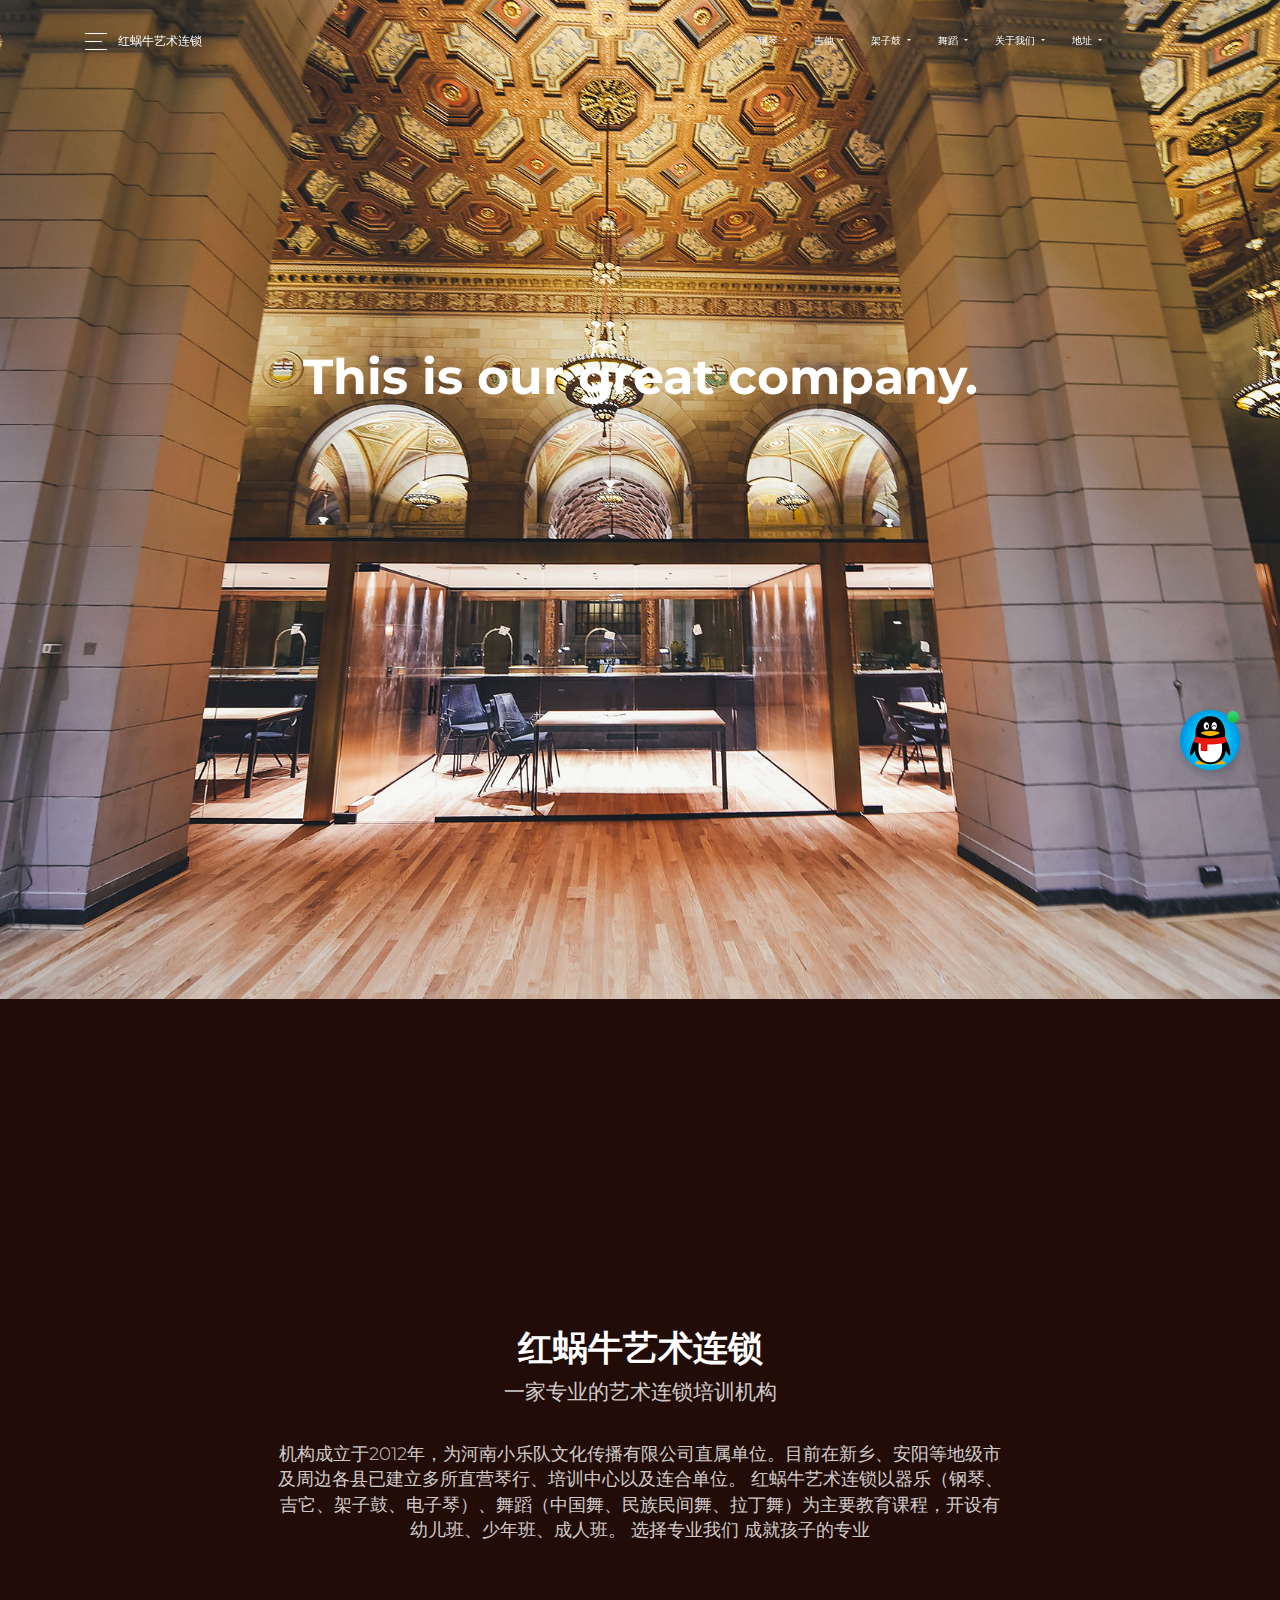
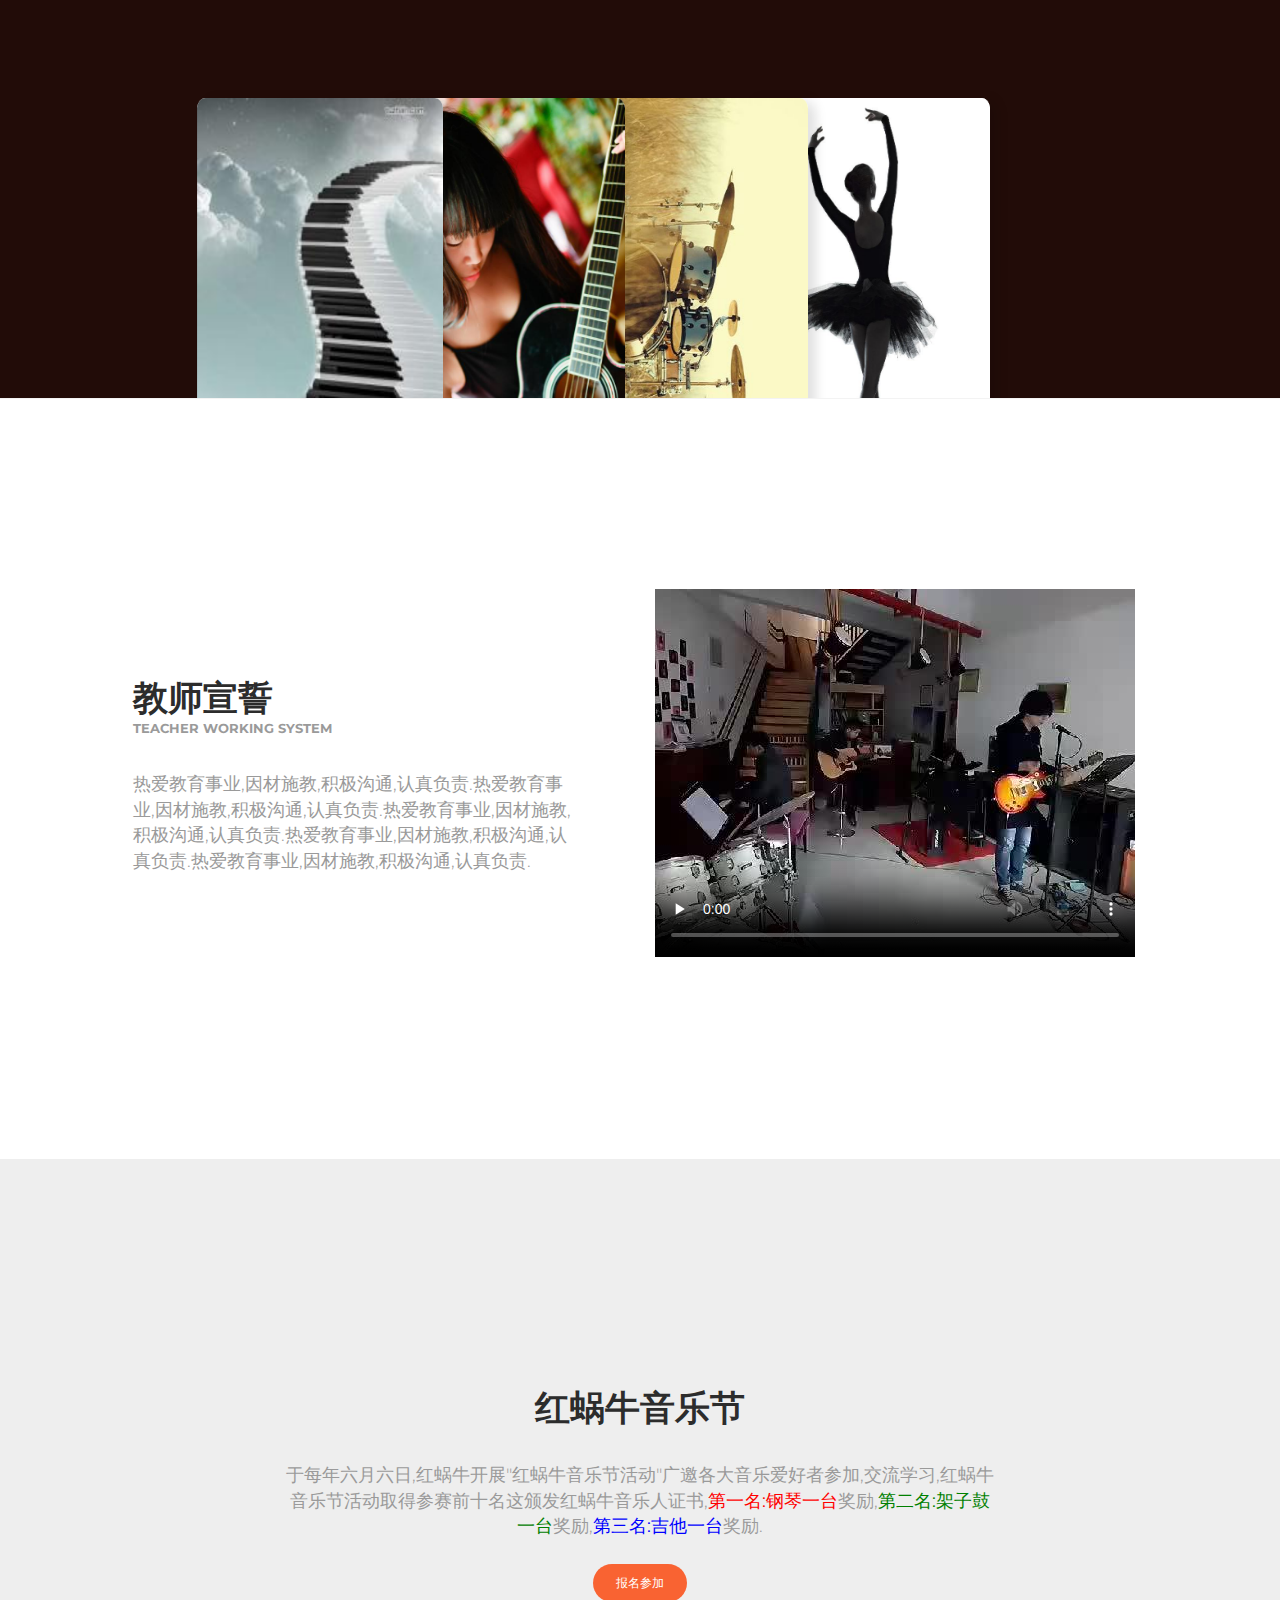
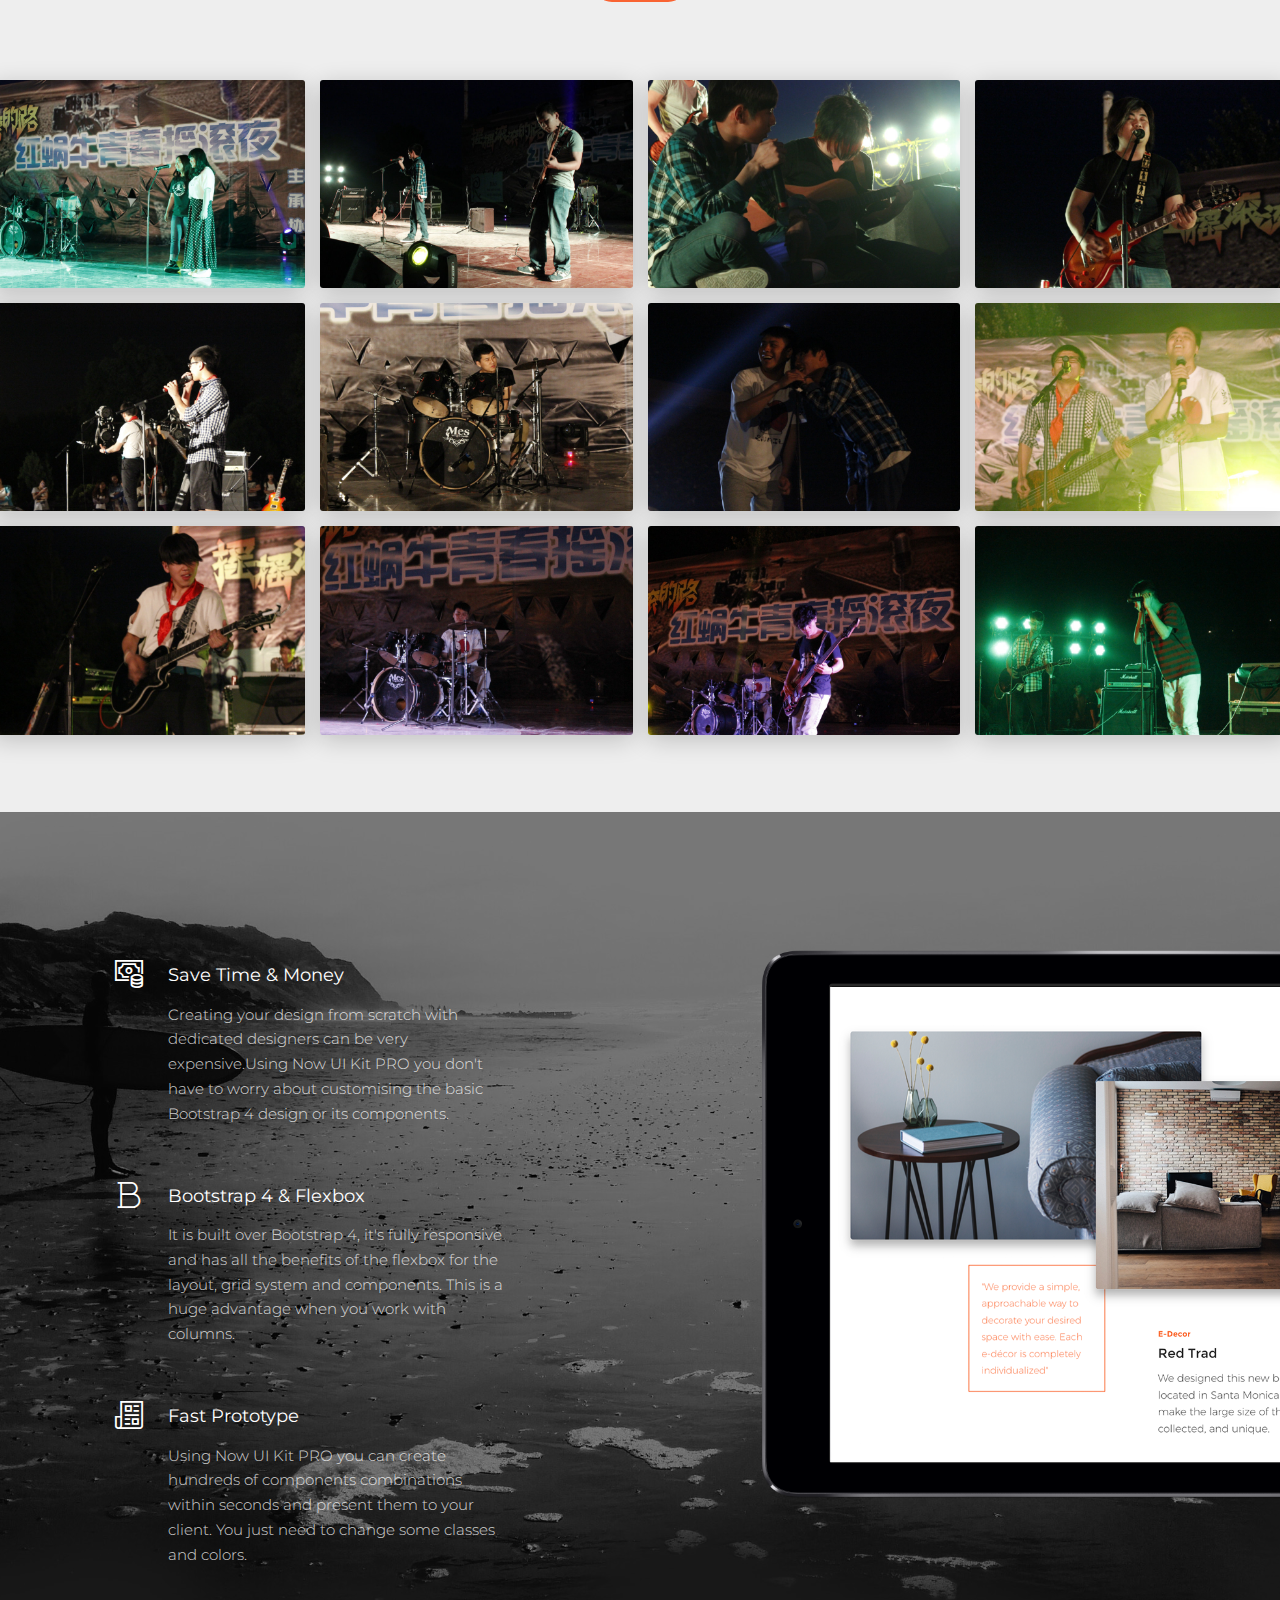
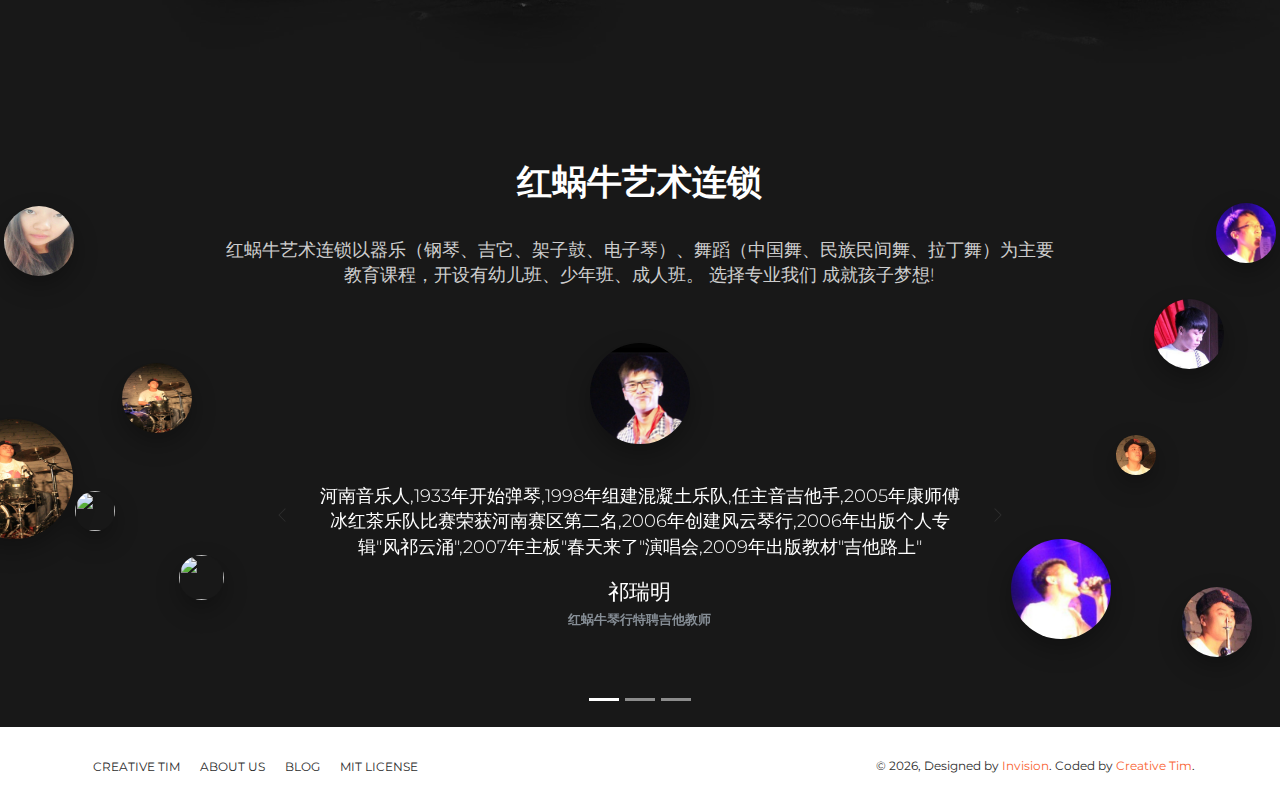
==== commit f2a84e8f: "添加qq客服" ====
--- a/index.html
+++ b/index.html
@@ -521,7 +521,27 @@
         
         
         
-        
+        <a class="livechat-girl js-livechat-girl animated" id="lc-girl-block-en_2" href="http://wpa.qq.com/msgrd?v=3&amp;uin=782385854&amp;site=qq&amp;menu=yes" target="_blank">
+
+            <img class="girl" border="0" src="img/qqkfh.png" alt="点击这里给我发消息" title="点击这里给我发消息">
+
+            <div class="js-livechat-hint livechat-hint rd-notice rd-notice-tooltip single-line hide_hint">
+
+                <div class="popover-content rd-notice-content">嘿！有问题找我哦</div>
+
+            </div>
+
+            <div class="animated-circles js-animated-circles">
+
+                <div class="circle c-1"></div>
+
+                <div class="circle c-2"></div>
+
+                <div class="circle c-3"></div>
+
+            </div>
+
+        </a>
         
         
         
@@ -623,6 +643,24 @@
             }  
         }  
     }); 
+    
+    
+    setInterval(function(){
+    	  if($('.animated-circles').hasClass('animated')){
+    	  	$('.animated-circles').removeClass('animated')
+    	  	console.log('addclass')
+    	  }else{
+    	  	$('.animated-circles').addClass('animated')
+    	  	console.log('removeClass')
+    	  }
+    },1500)
+    
+    $("#lc-girl-block-en_2").hover(function(){
+    		$(".js-livechat-hint").addClass('show_hint').removeClass('hide_hint');
+	},function(){
+		$(".js-livechat-hint").addClass('hide_hint').removeClass('show_hint');
+	});
+	
 })
 </script>
 </html>--- a/css/demo.css
+++ b/css/demo.css
@@ -1084,3 +1084,250 @@
   -moz-animation-duration: 16s;
   -webkit-animation-name: Floatingx;
   -moz-animation-name: Floatingx; }
+
+
+
+
+
+/*beginqq*/
+
+.animated {
+    -webkit-animation-duration: .5s;
+    animation-duration: .5s;
+    -webkit-animation-fill-mode: both;
+    animation-fill-mode: both
+}
+
+.livechat-girl {
+    width: 60px;
+    height: 60px;
+    border-radius: 50%;
+    position: fixed;
+    bottom: 90px;
+    right: 40px;
+    opacity: 0;
+    -webkit-box-shadow: 0 5px 10px 0 rgba(35,50,56,.3);
+    box-shadow: 0 5px 10px 0 rgba(35,50,56,.3);
+    z-index: 700;
+    transform: translateY(0);
+    -webkit-transform: translateY(0);
+    -ms-transform: translateY(0);
+    cursor: pointer;
+    -webkit-transition: all 1s cubic-bezier(.86,0,.07,1);
+    transition: all 1s cubic-bezier(.86,0,.07,1)
+}
+
+.livechat-girl:focus {
+    outline: 0
+}
+
+.livechat-girl.animated {
+    opacity: 1;
+    transform: translateY(-40px);
+    -webkit-transform: translateY(-40px);
+    -ms-transform: translateY(-40px)
+}
+
+.livechat-girl:after {
+    content: '';
+    width: 12px;
+    height: 12px;
+    border-radius: 50%;
+    background-image: linear-gradient(to bottom,#38dc79,#1ab744);
+    position: absolute;
+    right: 1px;
+    top: 1px;
+    z-index: 50
+}
+
+.livechat-girl .girl {
+    position: absolute;
+    top: 0;
+    left: 0;
+    width: 100%;
+    height: auto;
+    z-index: 50;
+    border-radius: 100%
+}
+
+.livechat-girl .animated-circles .circle {
+    background: rgba(26,183,68,.25);
+    width: 60px;
+    height: 60px;
+    border-radius: 50%;
+    position: absolute;
+    z-index: 49;
+    transform: scale(1);
+    -webkit-transform: scale(1)
+}
+
+.livechat-girl .animated-circles.animated .c-1 {
+    animation: 2s scaleToggleOne cubic-bezier(.25,.46,.45,.94) forwards
+}
+
+.livechat-girl .animated-circles.animated .c-2 {
+    animation: 2.5s scaleToggleTwo cubic-bezier(.25,.46,.45,.94) forwards
+}
+
+.livechat-girl .animated-circles.animated .c-3 {
+    animation: 3s scaleToggleThree cubic-bezier(.25,.46,.45,.94) forwards
+}
+
+.livechat-girl.animation-stopped .circle {
+    opacity: 0!important
+}
+
+.livechat-girl .livechat-hint {
+    position: absolute;
+    right: 40px;
+    top: 50%;
+    margin-top: -20px;
+    opacity: 0;
+    z-index: 0;
+    -webkit-transition: all .3s cubic-bezier(.86,0,.07,1);
+    transition: all .3s cubic-bezier(.86,0,.07,1);
+    background-color: #1ab744
+}
+
+.livechat-girl .livechat-hint.show_hint {
+    -webkit-transform: translateX(-40px);
+    transform: translateX(-40px);
+    opacity: 1
+}
+
+.livechat-girl .livechat-hint.hide_hint {
+    opacity: 0;
+    -webkit-transform: translateX(0);
+    transform: translateX(0)
+}
+
+.rd-notice-tooltip {
+    -webkit-box-shadow: 0 2px 2px rgba(0,0,0,.2);
+    box-shadow: 0 2px 2px rgba(0,0,0,.2);
+    font-size: 14px;
+    border-radius: 3px;
+    line-height: 1.25;
+    position: absolute;
+    z-index: 65;
+    max-width: 350px
+}
+
+.rd-notice-tooltip.thumb-heart-tooltip {
+    z-index: 100;
+    margin-top: 19px
+}
+
+.rd-notice-tooltip.thumb-heart-tooltip .rd-notice-content {
+    padding: 10px 20px
+}
+
+.rd-notice-tooltip:after {
+    position: absolute;
+    display: block;
+    content: '';
+    height: 20px;
+    width: 20px;
+    -webkit-box-shadow: none;
+    box-shadow: none;
+    -webkit-transform: rotate(-45deg);
+    -moz-transform: rotate(-45deg);
+    -ms-transform: rotate(-45deg);
+    -o-transform: rotate(-45deg);
+    transform: rotate(-45deg);
+    -webkit-border-radius: 3px;
+    -moz-border-radius: 3px;
+    border-radius: 3px;
+    z-index: 50;
+    top: 10px;
+    right: -6px;
+    background-color: #1ab744
+}
+
+.page-main-btn span::before,.soft-name:before,.txt-banner-bg:after {
+    content: ""
+}
+
+.rd-notice-tooltip .rd-notice-content {
+    background: 0;
+    border-radius: 3px;
+    width: 100%;
+    color: #fff;
+    position: relative;
+    z-index: 60;
+    padding: 20px;
+    font-weight: 400;
+    line-height: 1.45
+}
+
+.rd-notice-tooltip .rd-notice-content a {
+    color: #fff;
+    text-decoration: underline
+}
+
+.breadcrumbs,.breadcrumbs a {
+    color: #999;
+    font-size: 16px
+}
+
+.rd-notice-tooltip .arrow {
+    display: none!important
+}
+
+.rd-notice-tooltip.alert.rd-closing {
+    white-space: normal;
+    text-align: left
+}
+
+.rd-notice-tooltip.alert.rd-closing .rd-notice-content {
+    padding-right: 50px
+}
+
+.rd-notice-tooltip.single-line .rd-notice-content {
+    height: 40px;
+    padding: 0 20px;
+    line-height: 40px;
+    white-space: nowrap
+}
+
+@media(max-width: 880px) {
+    .livechat-girl {
+        display:none
+    }
+}
+
+
+@keyframes scaleToggleOne {
+    100%,from {
+        transform: scale(1);
+        -webkit-transform: scale(1)
+    }
+
+    50% {
+        transform: scale(2);
+        -webkit-transform: scale(2)
+    }
+}
+
+@keyframes scaleToggleTwo {
+    0%,100%,20% {
+        transform: scale(1);
+        -webkit-transform: scale(1)
+    }
+
+    60% {
+        transform: scale(2);
+        -webkit-transform: scale(2)
+    }
+}
+
+@keyframes scaleToggleThree {
+    0%,100%,33% {
+        transform: scale(1);
+        -webkit-transform: scale(1)
+    }
+
+    66% {
+        transform: scale(2);
+        -webkit-transform: scale(2)
+    }
+}